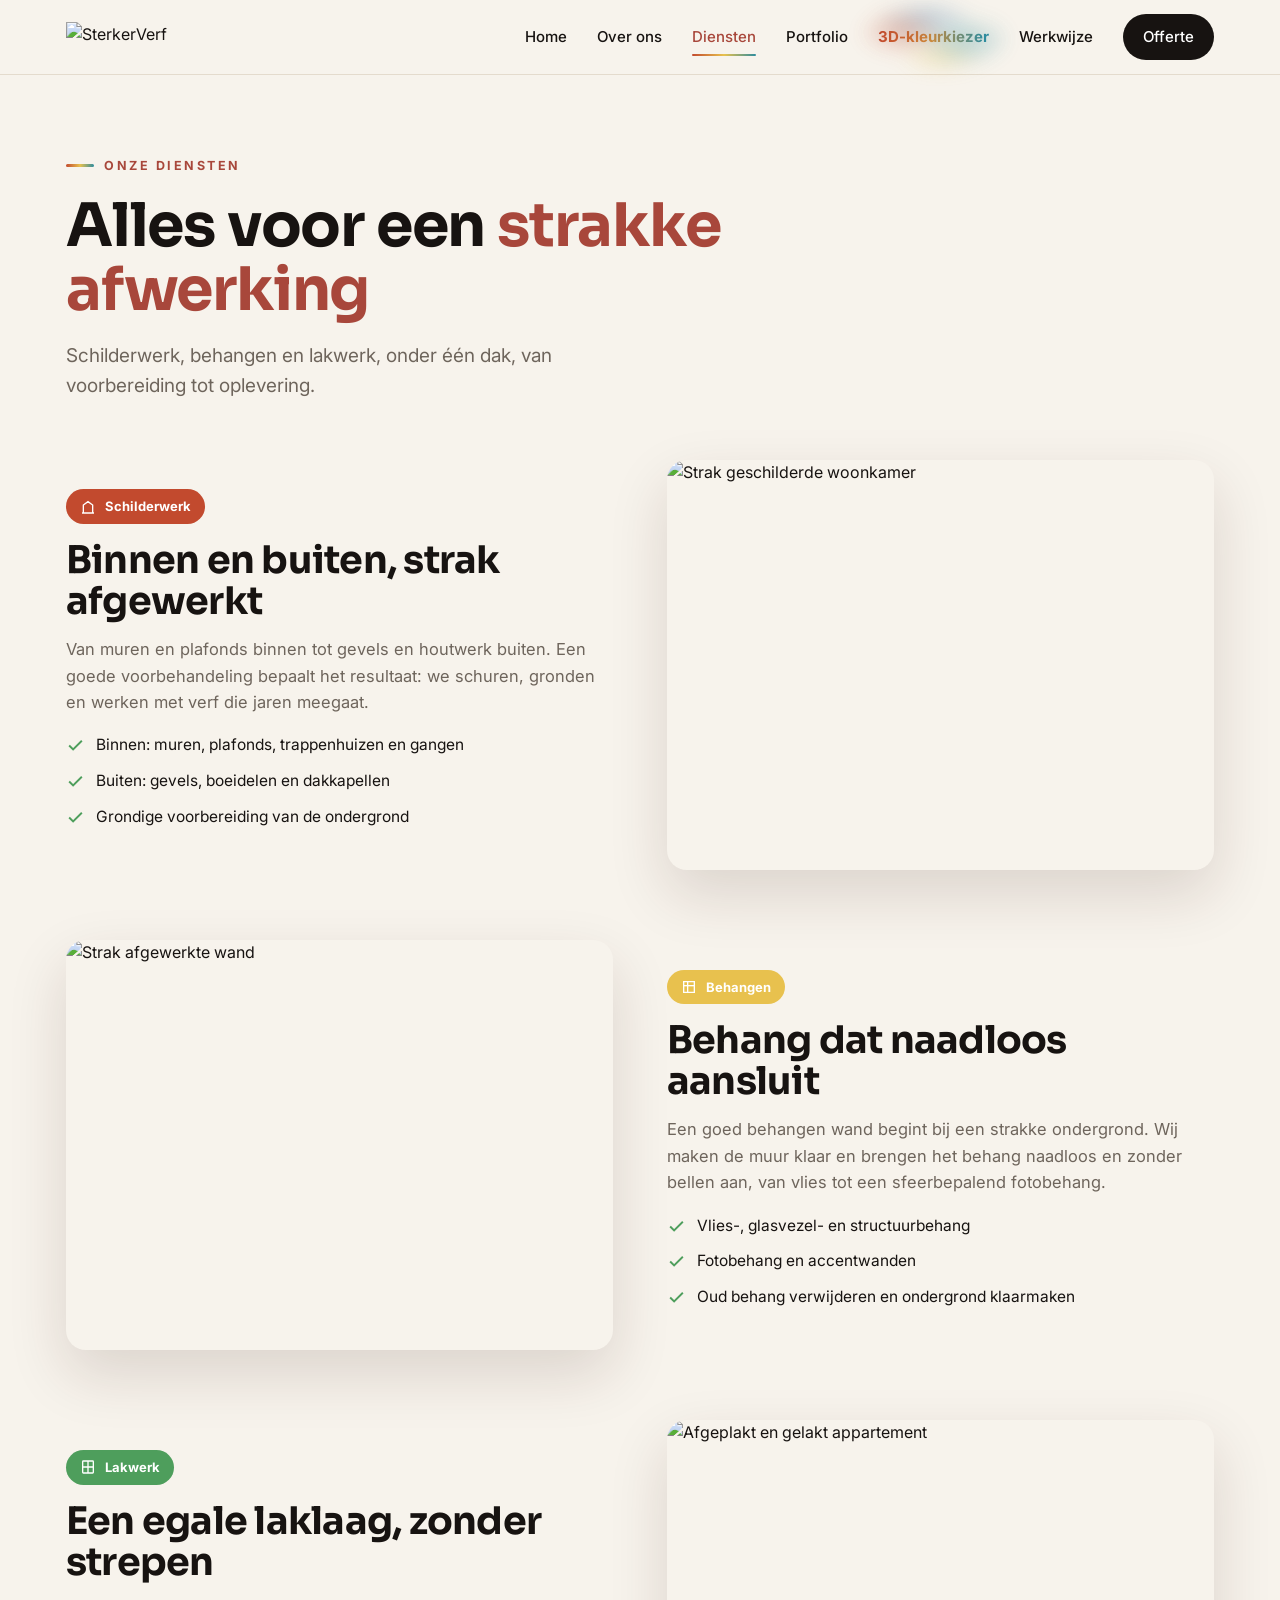
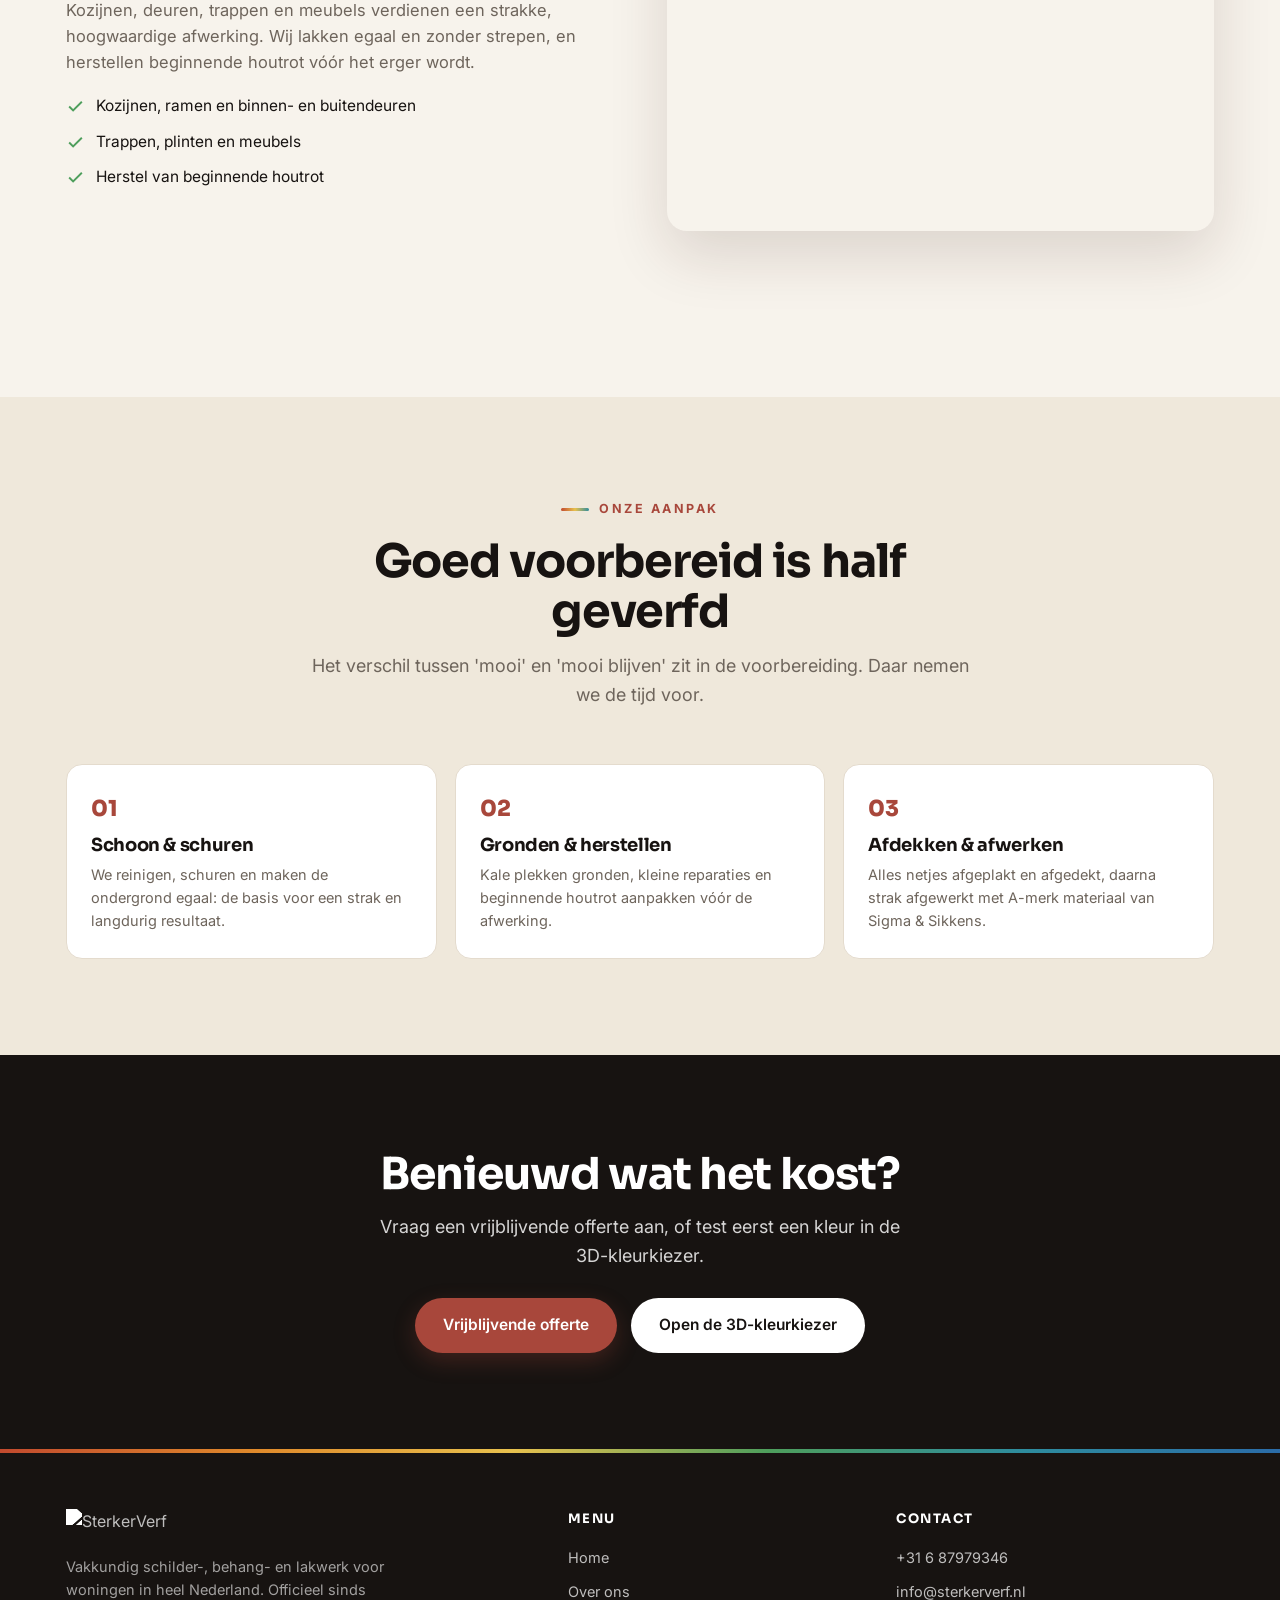
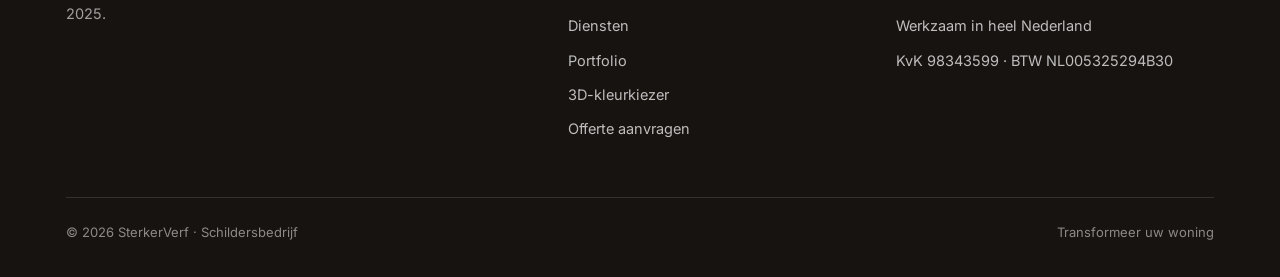
==== diensten.html @ c4be9eae "Add files via upload" ====
<!DOCTYPE html>
<html lang="nl">
<head>
<meta charset="UTF-8">
<meta name="viewport" content="width=device-width, initial-scale=1.0">
<title>Diensten · SterkerVerf</title>
<meta name="description" content="Schilderwerk, behangen en lakwerk. Vakkundig uitgevoerd door SterkerVerf in heel Nederland.">
<link rel="preconnect" href="https://fonts.googleapis.com">
<link rel="preconnect" href="https://fonts.gstatic.com" crossorigin>
<link href="https://fonts.googleapis.com/css2?family=Sora:wght@500;600;700;800&family=Inter:wght@400;500;600&display=swap" rel="stylesheet">
<link rel="stylesheet" href="styles.css">
<style>
  .block{display:grid;grid-template-columns:1fr 1fr;gap:54px;align-items:center;margin-bottom:70px}
  .block.flip .b-media{order:-1}
  .b-media{border-radius:20px;overflow:hidden;aspect-ratio:4/3;box-shadow:var(--shadow)}
  .b-media img{width:100%;height:100%;object-fit:cover}
  .b-tag{display:inline-flex;align-items:center;gap:9px;font-size:13px;font-weight:700;color:#fff;padding:7px 14px;border-radius:30px;margin-bottom:16px}
  .block h2{font-size:clamp(26px,3.2vw,38px);margin-bottom:14px}
  .block p{font-size:16.5px;color:var(--muted);margin-bottom:18px}
  .b-list{list-style:none}
  .b-list li{display:flex;gap:11px;align-items:flex-start;margin-bottom:11px;font-size:15.5px}
  .b-list svg{flex:none;margin-top:3px;color:var(--c-green)}
  @media(max-width:820px){.block{grid-template-columns:1fr;gap:30px;margin-bottom:54px}.block.flip .b-media{order:0}}
  .prep{background:var(--sand)}
  .prep-grid{display:grid;grid-template-columns:repeat(3,1fr);gap:18px}
  .prepc{background:#fff;border:1px solid var(--line);border-radius:16px;padding:26px 24px}
  .prepc .n{font-family:'Sora',sans-serif;font-weight:800;font-size:22px;color:var(--terra);margin-bottom:10px}
  .prepc h3{font-size:18px;margin-bottom:7px}
  .prepc p{font-size:14.5px;color:var(--muted)}
  @media(max-width:760px){.prep-grid{grid-template-columns:1fr}}
</style>
</head>
<body>

<header class="nav">
  <div class="wrap nav-inner">
    <a href="index.html" class="brand" aria-label="SterkerVerf home"><img src="assets/sterkerverf_logo_transparent.png" alt="SterkerVerf"></a>
    <nav class="nav-links" id="navLinks">
      <a href="index.html">Home</a>
      <a href="over-ons.html">Over ons</a>
      <a href="diensten.html">Diensten</a>
      <a href="portfolio.html">Portfolio</a>
      <a href="kleurkiezer.html">3D-kleurkiezer</a>
      <a href="werkwijze.html">Werkwijze</a>
      <a href="offerte.html" class="nav-cta">Offerte</a>
    </nav>
    <button class="nav-toggle" id="navToggle" aria-label="Menu" aria-expanded="false"><span></span><span></span><span></span></button>
  </div>
</header>

<section class="phero">
  <div class="wrap">
    <span class="eyebrow">Onze diensten</span>
    <h1>Alles voor een <span class="em">strakke afwerking</span></h1>
    <p class="lead">Schilderwerk, behangen en lakwerk, onder één dak, van voorbereiding tot oplevering.</p>
  </div>
</section>

<section style="padding-top:40px">
  <div class="wrap">

    <!-- SCHILDERWERK -->
    <div class="block reveal">
      <div>
        <span class="b-tag" style="background:var(--c-red)"><svg width="16" height="16" viewBox="0 0 24 24" fill="none" stroke="currentColor" stroke-width="2"><path d="M3 21h18M5 21V9l7-5 7 5v12"/></svg>Schilderwerk</span>
        <h2>Binnen en buiten, strak afgewerkt</h2>
        <p>Van muren en plafonds binnen tot gevels en houtwerk buiten. Een goede voorbehandeling bepaalt het resultaat: we schuren, gronden en werken met verf die jaren meegaat.</p>
        <ul class="b-list">
          <li><svg width="19" height="19" viewBox="0 0 24 24" fill="none" stroke="currentColor" stroke-width="2.4"><path d="M20 6L9 17l-5-5"/></svg>Binnen: muren, plafonds, trappenhuizen en gangen</li>
          <li><svg width="19" height="19" viewBox="0 0 24 24" fill="none" stroke="currentColor" stroke-width="2.4"><path d="M20 6L9 17l-5-5"/></svg>Buiten: gevels, boeidelen en dakkapellen</li>
          <li><svg width="19" height="19" viewBox="0 0 24 24" fill="none" stroke="currentColor" stroke-width="2.4"><path d="M20 6L9 17l-5-5"/></svg>Grondige voorbereiding van de ondergrond</li>
        </ul>
      </div>
      <div class="b-media"><img src="assets/green_room_painted_walls.jpeg" alt="Strak geschilderde woonkamer"></div>
    </div>

    <!-- BEHANGEN -->
    <div class="block flip reveal">
      <div>
        <span class="b-tag" style="background:var(--c-gold)"><svg width="16" height="16" viewBox="0 0 24 24" fill="none" stroke="currentColor" stroke-width="2"><path d="M4 4h16v16H4z"/><path d="M4 10h16"/><path d="M10 4v16"/></svg>Behangen</span>
        <h2>Behang dat naadloos aansluit</h2>
        <p>Een goed behangen wand begint bij een strakke ondergrond. Wij maken de muur klaar en brengen het behang naadloos en zonder bellen aan, van vlies tot een sfeerbepalend fotobehang.</p>
        <ul class="b-list">
          <li><svg width="19" height="19" viewBox="0 0 24 24" fill="none" stroke="currentColor" stroke-width="2.4"><path d="M20 6L9 17l-5-5"/></svg>Vlies-, glasvezel- en structuurbehang</li>
          <li><svg width="19" height="19" viewBox="0 0 24 24" fill="none" stroke="currentColor" stroke-width="2.4"><path d="M20 6L9 17l-5-5"/></svg>Fotobehang en accentwanden</li>
          <li><svg width="19" height="19" viewBox="0 0 24 24" fill="none" stroke="currentColor" stroke-width="2.4"><path d="M20 6L9 17l-5-5"/></svg>Oud behang verwijderen en ondergrond klaarmaken</li>
        </ul>
      </div>
      <div class="b-media"><img src="assets/walls_painted_a_house_badroom_floor.jpeg" alt="Strak afgewerkte wand"></div>
    </div>

    <!-- LAKWERK -->
    <div class="block reveal">
      <div>
        <span class="b-tag" style="background:var(--c-green)"><svg width="16" height="16" viewBox="0 0 24 24" fill="none" stroke="currentColor" stroke-width="2"><rect x="4" y="3" width="16" height="18" rx="1"/><path d="M4 12h16M12 3v18"/></svg>Lakwerk</span>
        <h2>Een egale laklaag, zonder strepen</h2>
        <p>Kozijnen, deuren, trappen en meubels verdienen een strakke, hoogwaardige afwerking. Wij lakken egaal en zonder strepen, en herstellen beginnende houtrot vóór het erger wordt.</p>
        <ul class="b-list">
          <li><svg width="19" height="19" viewBox="0 0 24 24" fill="none" stroke="currentColor" stroke-width="2.4"><path d="M20 6L9 17l-5-5"/></svg>Kozijnen, ramen en binnen- en buitendeuren</li>
          <li><svg width="19" height="19" viewBox="0 0 24 24" fill="none" stroke="currentColor" stroke-width="2.4"><path d="M20 6L9 17l-5-5"/></svg>Trappen, plinten en meubels</li>
          <li><svg width="19" height="19" viewBox="0 0 24 24" fill="none" stroke="currentColor" stroke-width="2.4"><path d="M20 6L9 17l-5-5"/></svg>Herstel van beginnende houtrot</li>
        </ul>
      </div>
      <div class="b-media"><img src="assets/flat_painted_by_isolatioon_with_material_for_protecting_doors.jpeg" alt="Afgeplakt en gelakt appartement"></div>
    </div>

  </div>
</section>

<section class="prep">
  <div class="wrap">
    <div class="sec-head center reveal"><span class="eyebrow">Onze aanpak</span><h2>Goed voorbereid is half geverfd</h2><p>Het verschil tussen 'mooi' en 'mooi blijven' zit in de voorbereiding. Daar nemen we de tijd voor.</p></div>
    <div class="prep-grid">
      <div class="prepc reveal"><div class="n">01</div><h3>Schoon &amp; schuren</h3><p>We reinigen, schuren en maken de ondergrond egaal: de basis voor een strak en langdurig resultaat.</p></div>
      <div class="prepc reveal"><div class="n">02</div><h3>Gronden &amp; herstellen</h3><p>Kale plekken gronden, kleine reparaties en beginnende houtrot aanpakken vóór de afwerking.</p></div>
      <div class="prepc reveal"><div class="n">03</div><h3>Afdekken &amp; afwerken</h3><p>Alles netjes afgeplakt en afgedekt, daarna strak afgewerkt met A-merk materiaal van Sigma &amp; Sikkens.</p></div>
    </div>
  </div>
</section>

<section class="cta" style="background:var(--ink);color:#fff;text-align:center">
  <div class="wrap reveal">
    <h2 style="font-size:clamp(28px,3.8vw,44px);margin-bottom:14px">Benieuwd wat het kost?</h2>
    <p style="font-size:18px;opacity:.82;max-width:520px;margin:0 auto 28px">Vraag een vrijblijvende offerte aan, of test eerst een kleur in de 3D-kleurkiezer.</p>
    <div style="display:flex;gap:14px;justify-content:center;flex-wrap:wrap">
      <a href="offerte.html" class="btn btn-primary">Vrijblijvende offerte</a>
      <a href="kleurkiezer.html" class="btn btn-light">Open de 3D-kleurkiezer</a>
    </div>
  </div>
</section>

<footer>
  <div class="foot-top"></div>
  <div class="wrap">
    <div class="foot-inner">
      <div class="foot-brand">
        <img src="assets/sterkerverf_logo_transparent.png" alt="SterkerVerf">
        <p>Vakkundig schilder-, behang- en lakwerk voor woningen in heel Nederland. Officieel sinds 2025.</p>
      </div>
      <div class="foot-col">
        <h4>Menu</h4>
        <a href="index.html">Home</a><a href="over-ons.html">Over ons</a><a href="diensten.html">Diensten</a><a href="portfolio.html">Portfolio</a><a href="kleurkiezer.html">3D-kleurkiezer</a><a href="offerte.html">Offerte aanvragen</a>
      </div>
      <div class="foot-col">
        <h4>Contact</h4>
        <a href="tel:+31687979346" class="fv">+31 6 87979346</a>
        <a href="mailto:info@sterkerverf.nl" class="fv">info@sterkerverf.nl</a>
        <span class="fv">Werkzaam in heel Nederland</span>
        <span class="fv">KvK 98343599 · BTW NL005325294B30</span>
      </div>
    </div>
    <div class="foot-bottom">
      <span>© <span data-year></span> SterkerVerf · Schildersbedrijf</span>
      <span>Transformeer uw woning</span>
    </div>
  </div>
</footer>

<script src="main.js"></script>
</body>
</html>
---- styles.css ----
/* ===== STERKERVERF v2 — gedeelde stijl ===== */
:root{
  --terra:#A8473B; --terra-deep:#7C3128; --terra-soft:#C98A7E;
  --ink:#171311; --ink-2:#241D19;
  --cream:#F7F3EC; --sand:#EFE8DB; --sand-2:#E6DDCC;
  --paper:#FFFFFF;
  --muted:#6E655C; --line:#E4DBCD; --line-dark:rgba(255,255,255,.12);
  /* logo-regenboog accenten */
  --c-red:#C24A2E; --c-orange:#E08A2B; --c-gold:#E8C14E;
  --c-green:#4E9E5C; --c-teal:#2E8C9E; --c-blue:#2B6CA8;
  --radius:18px; --shadow:0 24px 60px rgba(60,20,12,.14);
}
*{margin:0;padding:0;box-sizing:border-box}
html{scroll-behavior:smooth}
body{font-family:'Inter',system-ui,sans-serif;background:var(--cream);color:var(--ink);line-height:1.6;-webkit-font-smoothing:antialiased;overflow-x:hidden}
a{color:inherit;text-decoration:none}
img{max-width:100%;display:block}
h1,h2,h3{font-family:'Sora',sans-serif;font-weight:700;letter-spacing:-.02em;line-height:1.08}
.wrap{max-width:1200px;margin:0 auto;padding:0 26px}
section{padding:96px 0}

/* rainbow hairline used as accent */
.rainbow-line{height:4px;border-radius:4px;background:linear-gradient(90deg,var(--c-red),var(--c-orange),var(--c-gold),var(--c-green),var(--c-teal),var(--c-blue));border:none}

/* ---------- NAV ---------- */
header.nav{position:sticky;top:0;z-index:100;background:rgba(247,243,236,.82);backdrop-filter:blur(14px);border-bottom:1px solid var(--line)}
.nav-inner{display:flex;align-items:center;justify-content:space-between;height:74px;gap:20px}
.brand{display:flex;align-items:center;gap:10px}
.brand img{height:30px;width:auto}
.nav-links{display:flex;align-items:center;gap:30px}
.nav-links a{font-size:15px;font-weight:500;color:var(--ink);transition:color .2s;position:relative}
.nav-links a:hover{color:var(--terra)}
.nav-links a.active{color:var(--terra)}
.nav-links a.active::after{content:"";position:absolute;left:0;right:0;bottom:-7px;height:2px;border-radius:2px;background:linear-gradient(90deg,var(--c-red),var(--c-gold),var(--c-teal))}
.nav-cta{background:var(--ink);color:#fff !important;padding:11px 20px;border-radius:30px;font-size:14.5px;font-weight:600;transition:.2s}
.nav-cta:hover{background:var(--terra);transform:translateY(-1px)}
.nav-cta.active::after{display:none}
.nav-toggle{display:none;background:none;border:none;cursor:pointer;padding:6px}
.nav-toggle span{display:block;width:24px;height:2px;background:var(--ink);margin:5px 0;transition:.3s}
@media(max-width:860px){
  .nav-links{position:fixed;top:74px;left:0;right:0;flex-direction:column;gap:0;background:var(--cream);border-bottom:1px solid var(--line);padding:0;max-height:0;overflow:hidden;transition:max-height .35s ease}
  .nav-links.open{max-height:420px}
  .nav-links a{width:100%;padding:17px 26px;border-top:1px solid var(--line)}
  .nav-links a.active::after{display:none}
  .nav-cta{margin:14px 26px;text-align:center}
  .nav-toggle{display:block}
}

/* ---------- 3D-kleurkiezer nav: nevel + shimmer + bubbels (blikvanger) ---------- */
.nav-links a[href="kleurkiezer.html"]{
  font-weight:700;isolation:isolate;
  background:linear-gradient(90deg,var(--c-red),var(--c-orange),var(--c-teal),var(--c-blue),var(--c-green),var(--c-red));
  background-size:240% 100%;
  -webkit-background-clip:text;background-clip:text;
  color:transparent;-webkit-text-fill-color:transparent;
  animation:kkShimmer 7s linear infinite;
}
@keyframes kkShimmer{to{background-position:240% 0}}
.nav-links a[href="kleurkiezer.html"]::before{
  content:"";position:absolute;z-index:-1;pointer-events:none;
  left:50%;top:50%;width:135%;height:280%;transform:translate(-50%,-50%);
  background:
    radial-gradient(42% 52% at 28% 42%, rgba(194,74,46,.55), transparent 72%),
    radial-gradient(46% 56% at 72% 56%, rgba(46,140,158,.55), transparent 72%),
    radial-gradient(40% 50% at 56% 78%, rgba(232,193,78,.50), transparent 72%),
    radial-gradient(46% 56% at 44% 24%, rgba(43,108,168,.48), transparent 72%);
  filter:blur(9px);opacity:.6;border-radius:50%;
  animation:kkNevel 7.5s ease-in-out infinite;
}
@keyframes kkNevel{
  0%,100%{opacity:.5;transform:translate(-50%,-50%) rotate(0deg) scale(1)}
  50%{opacity:.9;transform:translate(-50%,-50%) rotate(10deg) scale(1.1)}
}
.nav-links a[href="kleurkiezer.html"]:hover::before{opacity:.95;animation-duration:3.5s}
@media(max-width:860px){
  .nav-links a[href="kleurkiezer.html"]::before{height:160%;width:60%}
}

/* ---------- BUTTONS ---------- */
.btn{display:inline-flex;align-items:center;gap:10px;font-family:inherit;font-weight:600;font-size:15.5px;padding:15px 28px;border-radius:32px;cursor:pointer;border:none;transition:transform .2s,background .2s,box-shadow .2s}
.btn-primary{background:var(--terra);color:#fff;box-shadow:0 8px 22px rgba(168,71,59,.28)}
.btn-primary:hover{background:var(--terra-deep);transform:translateY(-2px)}
.btn-dark{background:var(--ink);color:#fff}
.btn-dark:hover{background:var(--terra);transform:translateY(-2px)}
.btn-ghost{background:transparent;color:var(--ink);border:1.5px solid var(--ink);padding:13.5px 26px}
.btn-ghost:hover{background:var(--ink);color:#fff}
.btn-light{background:#fff;color:var(--ink)}
.btn-light:hover{transform:translateY(-2px)}

/* ---------- SECTION HEADERS ---------- */
.eyebrow{display:inline-flex;align-items:center;gap:10px;font-size:12.5px;letter-spacing:2.5px;text-transform:uppercase;color:var(--terra);font-weight:700;margin-bottom:18px}
.eyebrow::before{content:"";width:28px;height:3px;border-radius:3px;background:linear-gradient(90deg,var(--c-red),var(--c-gold),var(--c-teal))}
.sec-head{max-width:680px;margin-bottom:54px}
.sec-head.center{margin-left:auto;margin-right:auto;text-align:center}
.sec-head.center .eyebrow{justify-content:center}
.sec-head h2{font-size:clamp(30px,4vw,46px);color:var(--ink);margin-bottom:16px}
.sec-head p{font-size:18px;color:var(--muted)}

/* page hero (inner) */
.phero{padding:74px 0 18px}
.phero h1{font-size:clamp(36px,5.4vw,60px);margin-bottom:18px;max-width:880px}
.phero .lead{font-size:19px;color:var(--muted);max-width:600px}
.phero .em{color:var(--terra)}

/* ---------- CARDS / MEDIA ---------- */
.photo{border-radius:var(--radius);overflow:hidden;background:var(--sand);position:relative}
.photo img{width:100%;height:100%;object-fit:cover}
.tag{position:absolute;top:14px;left:14px;background:rgba(23,19,17,.78);color:#fff;font-size:12px;font-weight:600;letter-spacing:.4px;padding:6px 12px;border-radius:20px;backdrop-filter:blur(4px)}

/* ---------- FOOTER ---------- */
footer{background:var(--ink);color:rgba(255,255,255,.72);padding:0 0 34px}
.foot-top{height:4px;background:linear-gradient(90deg,var(--c-red),var(--c-orange),var(--c-gold),var(--c-green),var(--c-teal),var(--c-blue))}
.foot-inner{display:grid;grid-template-columns:1.6fr 1fr 1.1fr;gap:40px;padding-top:56px}
.foot-brand img{height:30px;margin-bottom:16px;filter:brightness(0) invert(1)}
.foot-brand p{font-size:14.5px;color:rgba(255,255,255,.6);max-width:320px}
.foot-col h4{font-family:'Sora',sans-serif;color:#fff;font-size:13px;letter-spacing:1.5px;text-transform:uppercase;margin-bottom:16px}
.foot-col a,.foot-col .fv{display:block;font-size:14.5px;color:rgba(255,255,255,.72);margin-bottom:11px;transition:color .2s}
.foot-col a:hover{color:#fff}
.foot-bottom{border-top:1px solid var(--line-dark);margin-top:46px;padding-top:24px;display:flex;justify-content:space-between;flex-wrap:wrap;gap:10px;font-size:13px;color:rgba(255,255,255,.5)}
@media(max-width:760px){.foot-inner{grid-template-columns:1fr;gap:30px}}

/* ---------- REVEAL ---------- */
.reveal{opacity:0;transform:translateY(24px);transition:opacity .7s ease,transform .7s ease}
.reveal.in{opacity:1;transform:none}
:focus-visible{outline:3px solid var(--c-teal);outline-offset:2px;border-radius:4px}
@media(prefers-reduced-motion:reduce){*{animation:none!important;transition:none!important;scroll-behavior:auto!important}.reveal{opacity:1;transform:none}}
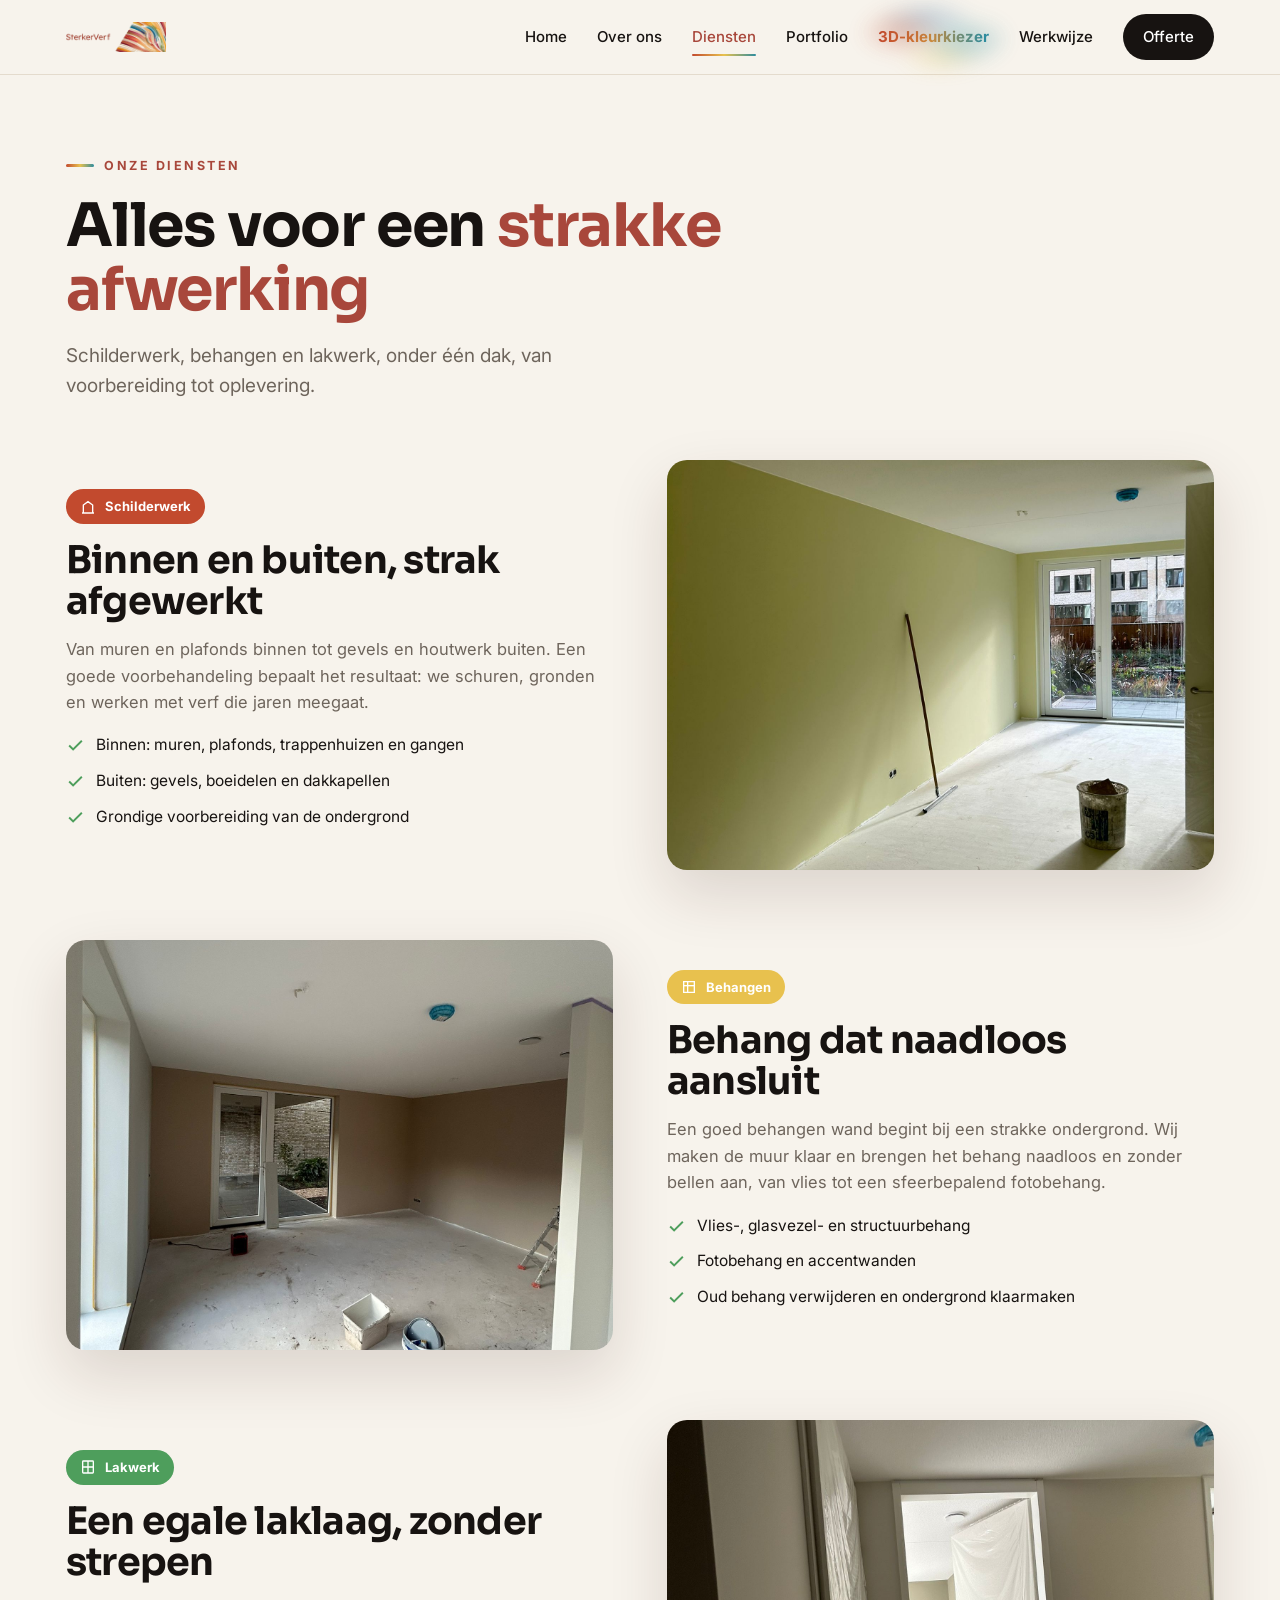
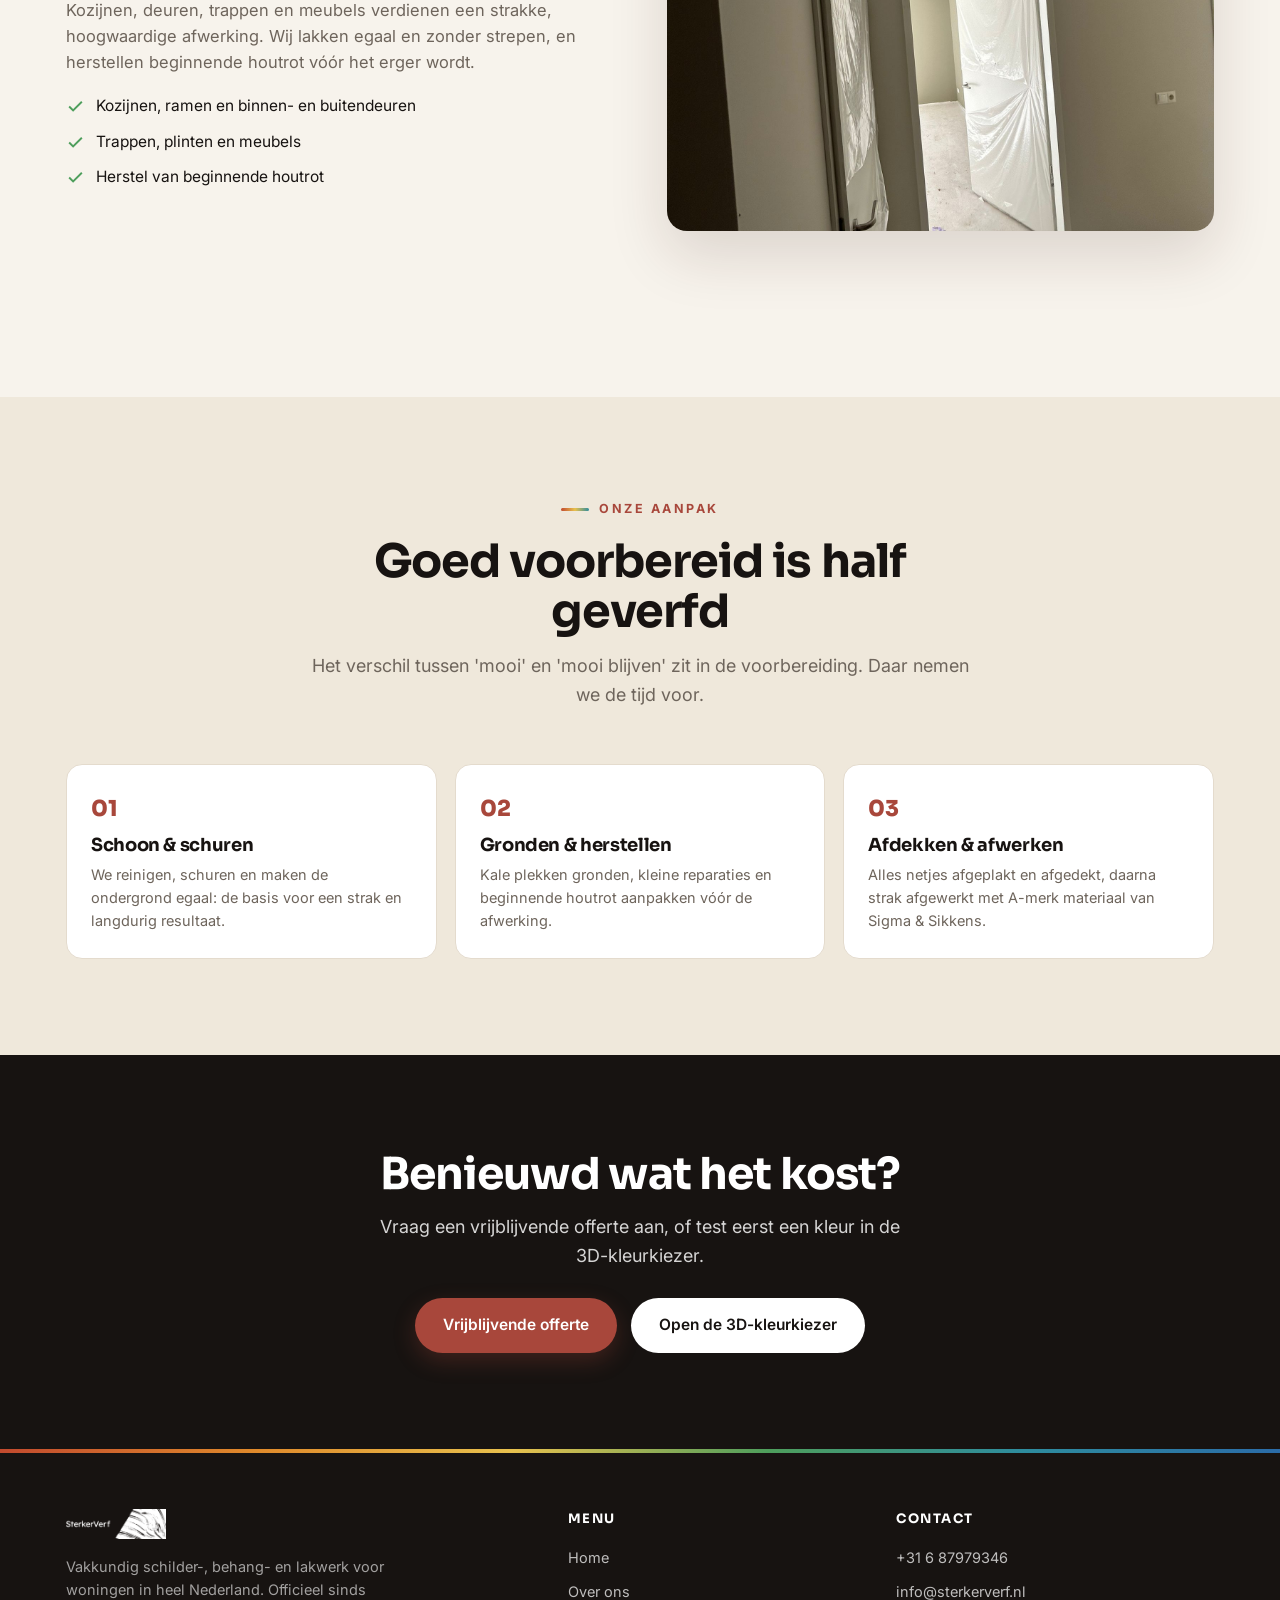
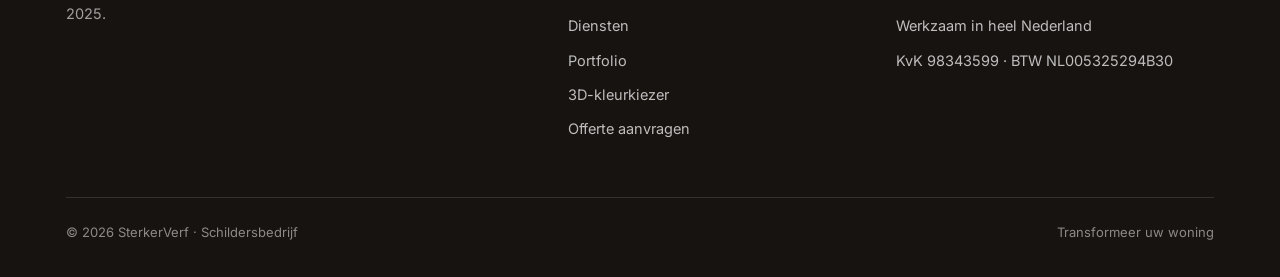
==== commit 04a4ed40: "Add files via upload" ====
--- a/diensten.html
+++ b/diensten.html
@@ -34,7 +34,7 @@
 
 <header class="nav">
   <div class="wrap nav-inner">
-    <a href="index.html" class="brand" aria-label="SterkerVerf home"><img src="assets/sterkerverf_logo_transparent.png" alt="SterkerVerf"></a>
+    <a href="index.html" class="brand" aria-label="SterkerVerf home"><img src="sterkerverf_logo_transparent.png" alt="SterkerVerf"></a>
     <nav class="nav-links" id="navLinks">
       <a href="index.html">Home</a>
       <a href="over-ons.html">Over ons</a>
@@ -71,7 +71,7 @@
           <li><svg width="19" height="19" viewBox="0 0 24 24" fill="none" stroke="currentColor" stroke-width="2.4"><path d="M20 6L9 17l-5-5"/></svg>Grondige voorbereiding van de ondergrond</li>
         </ul>
       </div>
-      <div class="b-media"><img src="assets/green_room_painted_walls.jpeg" alt="Strak geschilderde woonkamer"></div>
+      <div class="b-media"><img src="green_room_painted_walls.jpeg" alt="Strak geschilderde woonkamer"></div>
     </div>
 
     <!-- BEHANGEN -->
@@ -86,7 +86,7 @@
           <li><svg width="19" height="19" viewBox="0 0 24 24" fill="none" stroke="currentColor" stroke-width="2.4"><path d="M20 6L9 17l-5-5"/></svg>Oud behang verwijderen en ondergrond klaarmaken</li>
         </ul>
       </div>
-      <div class="b-media"><img src="assets/walls_painted_a_house_badroom_floor.jpeg" alt="Strak afgewerkte wand"></div>
+      <div class="b-media"><img src="walls_painted_a_house_badroom_floor.jpeg" alt="Strak afgewerkte wand"></div>
     </div>
 
     <!-- LAKWERK -->
@@ -101,7 +101,7 @@
           <li><svg width="19" height="19" viewBox="0 0 24 24" fill="none" stroke="currentColor" stroke-width="2.4"><path d="M20 6L9 17l-5-5"/></svg>Herstel van beginnende houtrot</li>
         </ul>
       </div>
-      <div class="b-media"><img src="assets/flat_painted_by_isolatioon_with_material_for_protecting_doors.jpeg" alt="Afgeplakt en gelakt appartement"></div>
+      <div class="b-media"><img src="flat_painted_by_isolatioon_with_material_for_protecting_doors.jpeg" alt="Afgeplakt en gelakt appartement"></div>
     </div>
 
   </div>
@@ -134,7 +134,7 @@
   <div class="wrap">
     <div class="foot-inner">
       <div class="foot-brand">
-        <img src="assets/sterkerverf_logo_transparent.png" alt="SterkerVerf">
+        <img src="sterkerverf_logo_transparent.png" alt="SterkerVerf">
         <p>Vakkundig schilder-, behang- en lakwerk voor woningen in heel Nederland. Officieel sinds 2025.</p>
       </div>
       <div class="foot-col">
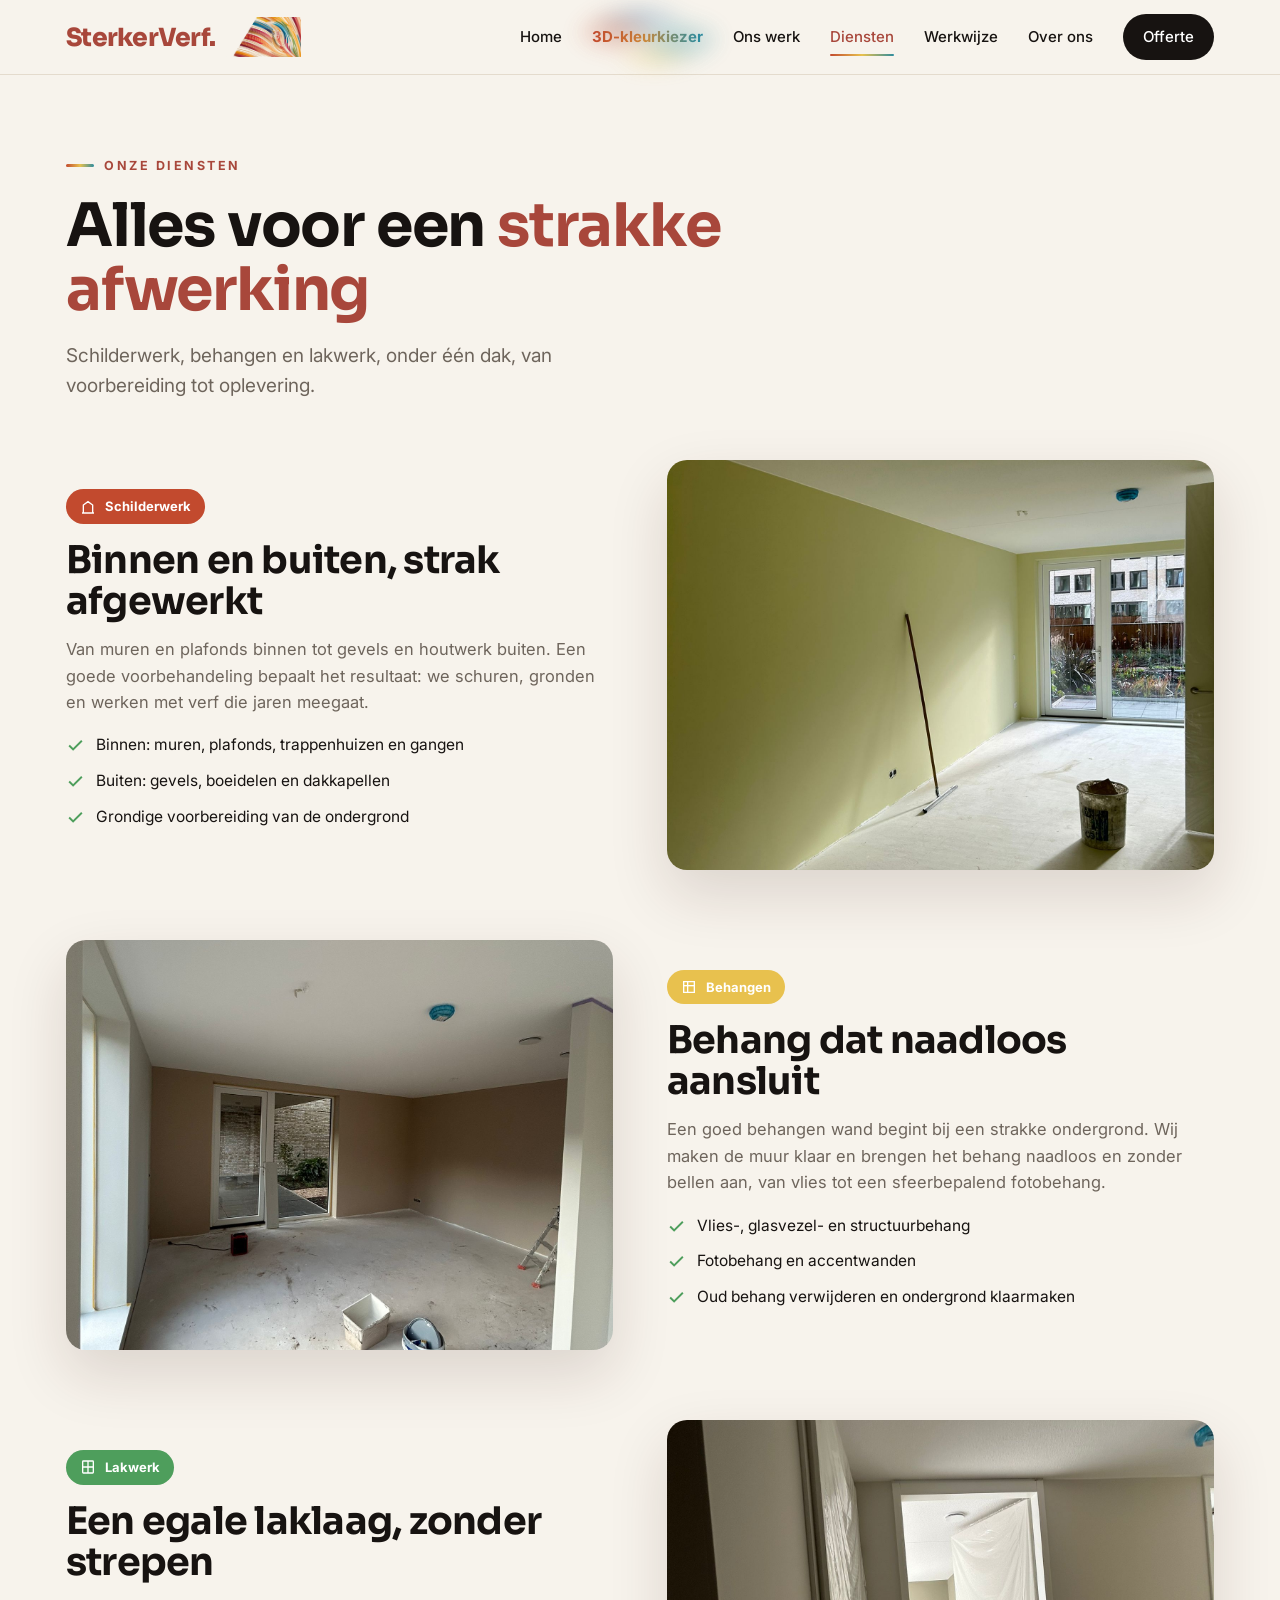
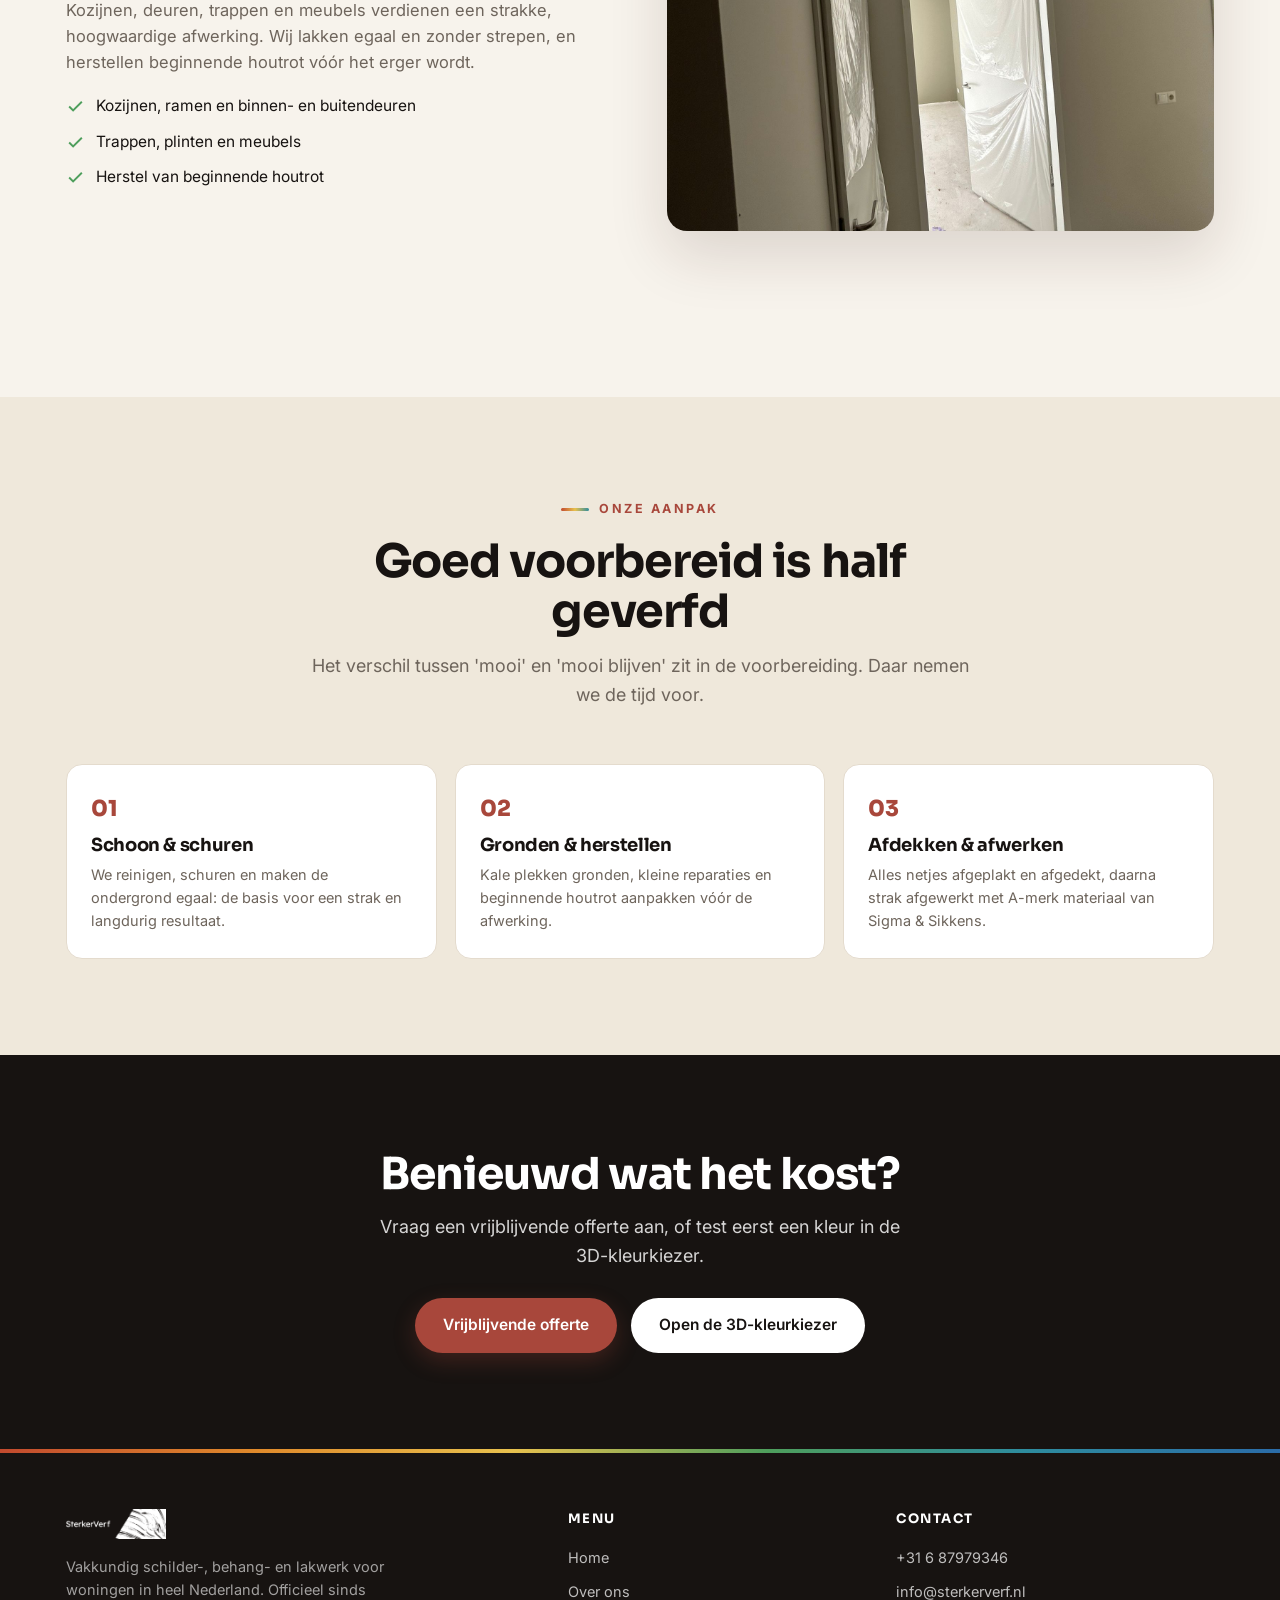
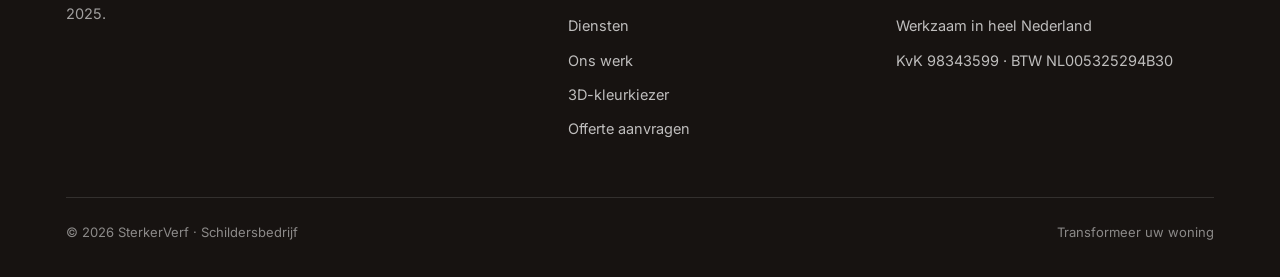
==== commit 557635cf: "Add files via upload" ====
--- a/diensten.html
+++ b/diensten.html
@@ -34,14 +34,14 @@
 
 <header class="nav">
   <div class="wrap nav-inner">
-    <a href="index.html" class="brand" aria-label="SterkerVerf home"><img src="sterkerverf_logo_transparent.png" alt="SterkerVerf"></a>
+    <a href="index.html" class="brand" aria-label="SterkerVerf home"><span class="wordmark">SterkerVerf.</span><img class="brand-swirl" src="logo_swirl.png" alt=""></a>
     <nav class="nav-links" id="navLinks">
       <a href="index.html">Home</a>
+      <a href="kleurkiezer.html">3D-kleurkiezer</a>
+      <a href="portfolio.html">Ons werk</a>
+      <a href="diensten.html">Diensten</a>
+      <a href="werkwijze.html">Werkwijze</a>
       <a href="over-ons.html">Over ons</a>
-      <a href="diensten.html">Diensten</a>
-      <a href="portfolio.html">Portfolio</a>
-      <a href="kleurkiezer.html">3D-kleurkiezer</a>
-      <a href="werkwijze.html">Werkwijze</a>
       <a href="offerte.html" class="nav-cta">Offerte</a>
     </nav>
     <button class="nav-toggle" id="navToggle" aria-label="Menu" aria-expanded="false"><span></span><span></span><span></span></button>
@@ -139,7 +139,7 @@
       </div>
       <div class="foot-col">
         <h4>Menu</h4>
-        <a href="index.html">Home</a><a href="over-ons.html">Over ons</a><a href="diensten.html">Diensten</a><a href="portfolio.html">Portfolio</a><a href="kleurkiezer.html">3D-kleurkiezer</a><a href="offerte.html">Offerte aanvragen</a>
+        <a href="index.html">Home</a><a href="over-ons.html">Over ons</a><a href="diensten.html">Diensten</a><a href="portfolio.html">Ons werk</a><a href="kleurkiezer.html">3D-kleurkiezer</a><a href="offerte.html">Offerte aanvragen</a>
       </div>
       <div class="foot-col">
         <h4>Contact</h4>
--- a/styles.css
+++ b/styles.css
@@ -25,8 +25,9 @@
 /* ---------- NAV ---------- */
 header.nav{position:sticky;top:0;z-index:100;background:rgba(247,243,236,.82);backdrop-filter:blur(14px);border-bottom:1px solid var(--line)}
 .nav-inner{display:flex;align-items:center;justify-content:space-between;height:74px;gap:20px}
-.brand{display:flex;align-items:center;gap:10px}
-.brand img{height:30px;width:auto}
+.brand{display:flex;align-items:center;gap:11px}
+.brand .wordmark{font-family:'Sora',sans-serif;font-weight:800;font-size:25px;letter-spacing:-.03em;color:var(--terra);line-height:1;white-space:nowrap}
+.brand .brand-swirl{height:40px;width:auto;display:block}
 .nav-links{display:flex;align-items:center;gap:30px}
 .nav-links a{font-size:15px;font-weight:500;color:var(--ink);transition:color .2s;position:relative}
 .nav-links a:hover{color:var(--terra)}
@@ -73,8 +74,16 @@
 }
 .nav-links a[href="kleurkiezer.html"]:hover::before{opacity:.95;animation-duration:3.5s}
 @media(max-width:860px){
-  .nav-links a[href="kleurkiezer.html"]::before{height:160%;width:60%}
+  .nav-links a[href="kleurkiezer.html"]{overflow:hidden}
+  .nav-links a[href="kleurkiezer.html"]::before{
+    left:0;top:0;width:100%;height:100%;transform:none;border-radius:0;
+    background:linear-gradient(90deg,
+      rgba(194,74,46,.20),rgba(224,138,43,.18),rgba(232,193,78,.16),
+      rgba(78,158,92,.16),rgba(46,140,158,.18),rgba(43,108,168,.20));
+    filter:blur(9px);opacity:.5;animation:kkNevelMob 8s ease-in-out infinite;
+  }
 }
+@keyframes kkNevelMob{0%,100%{opacity:.36}50%{opacity:.55}}
 
 /* ---------- BUTTONS ---------- */
 .btn{display:inline-flex;align-items:center;gap:10px;font-family:inherit;font-weight:600;font-size:15.5px;padding:15px 28px;border-radius:32px;cursor:pointer;border:none;transition:transform .2s,background .2s,box-shadow .2s}
@@ -119,6 +128,13 @@
 .foot-bottom{border-top:1px solid var(--line-dark);margin-top:46px;padding-top:24px;display:flex;justify-content:space-between;flex-wrap:wrap;gap:10px;font-size:13px;color:rgba(255,255,255,.5)}
 @media(max-width:760px){.foot-inner{grid-template-columns:1fr;gap:30px}}
 
+/* ---------- MOBIEL: minder witruimte tussen secties ---------- */
+@media(max-width:860px){
+  section{padding:56px 0}
+  .sec-head{margin-bottom:30px}
+  .phero{padding:46px 0 8px}
+}
+
 /* ---------- REVEAL ---------- */
 .reveal{opacity:0;transform:translateY(24px);transition:opacity .7s ease,transform .7s ease}
 .reveal.in{opacity:1;transform:none}
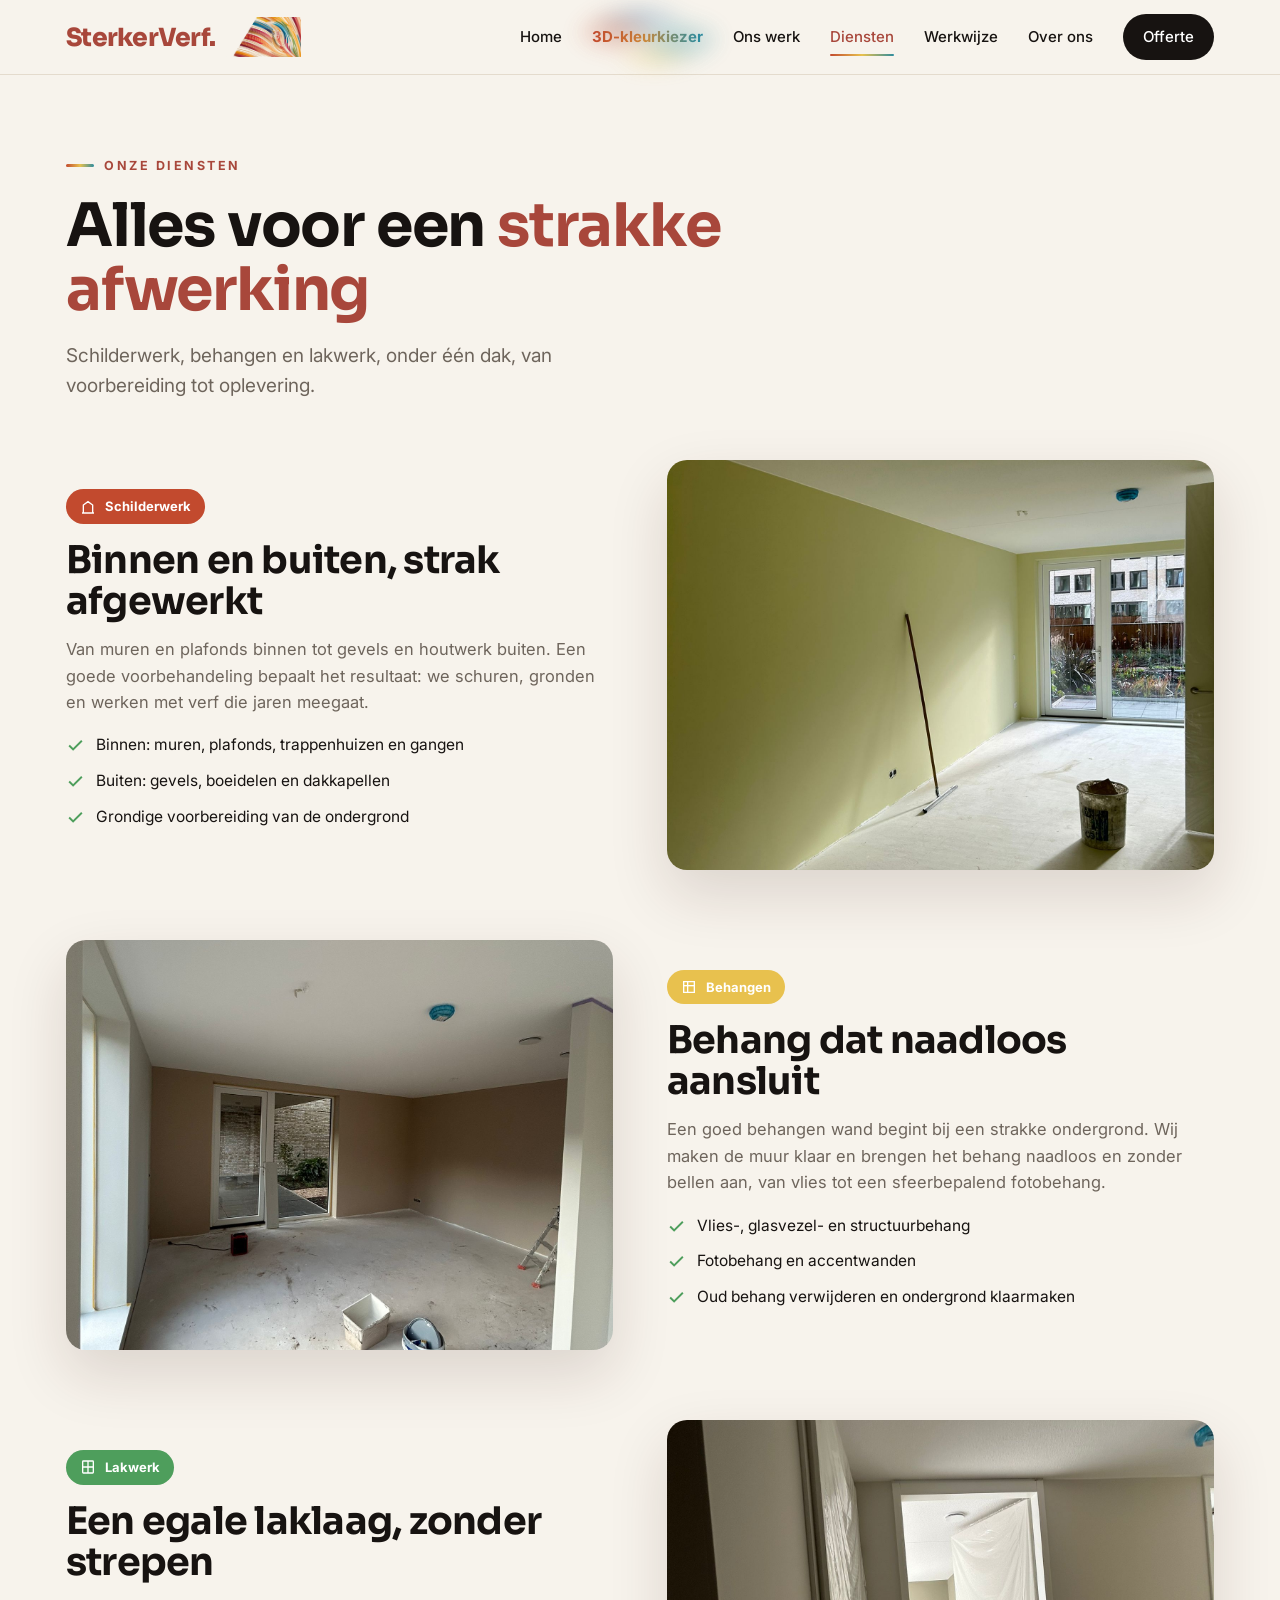
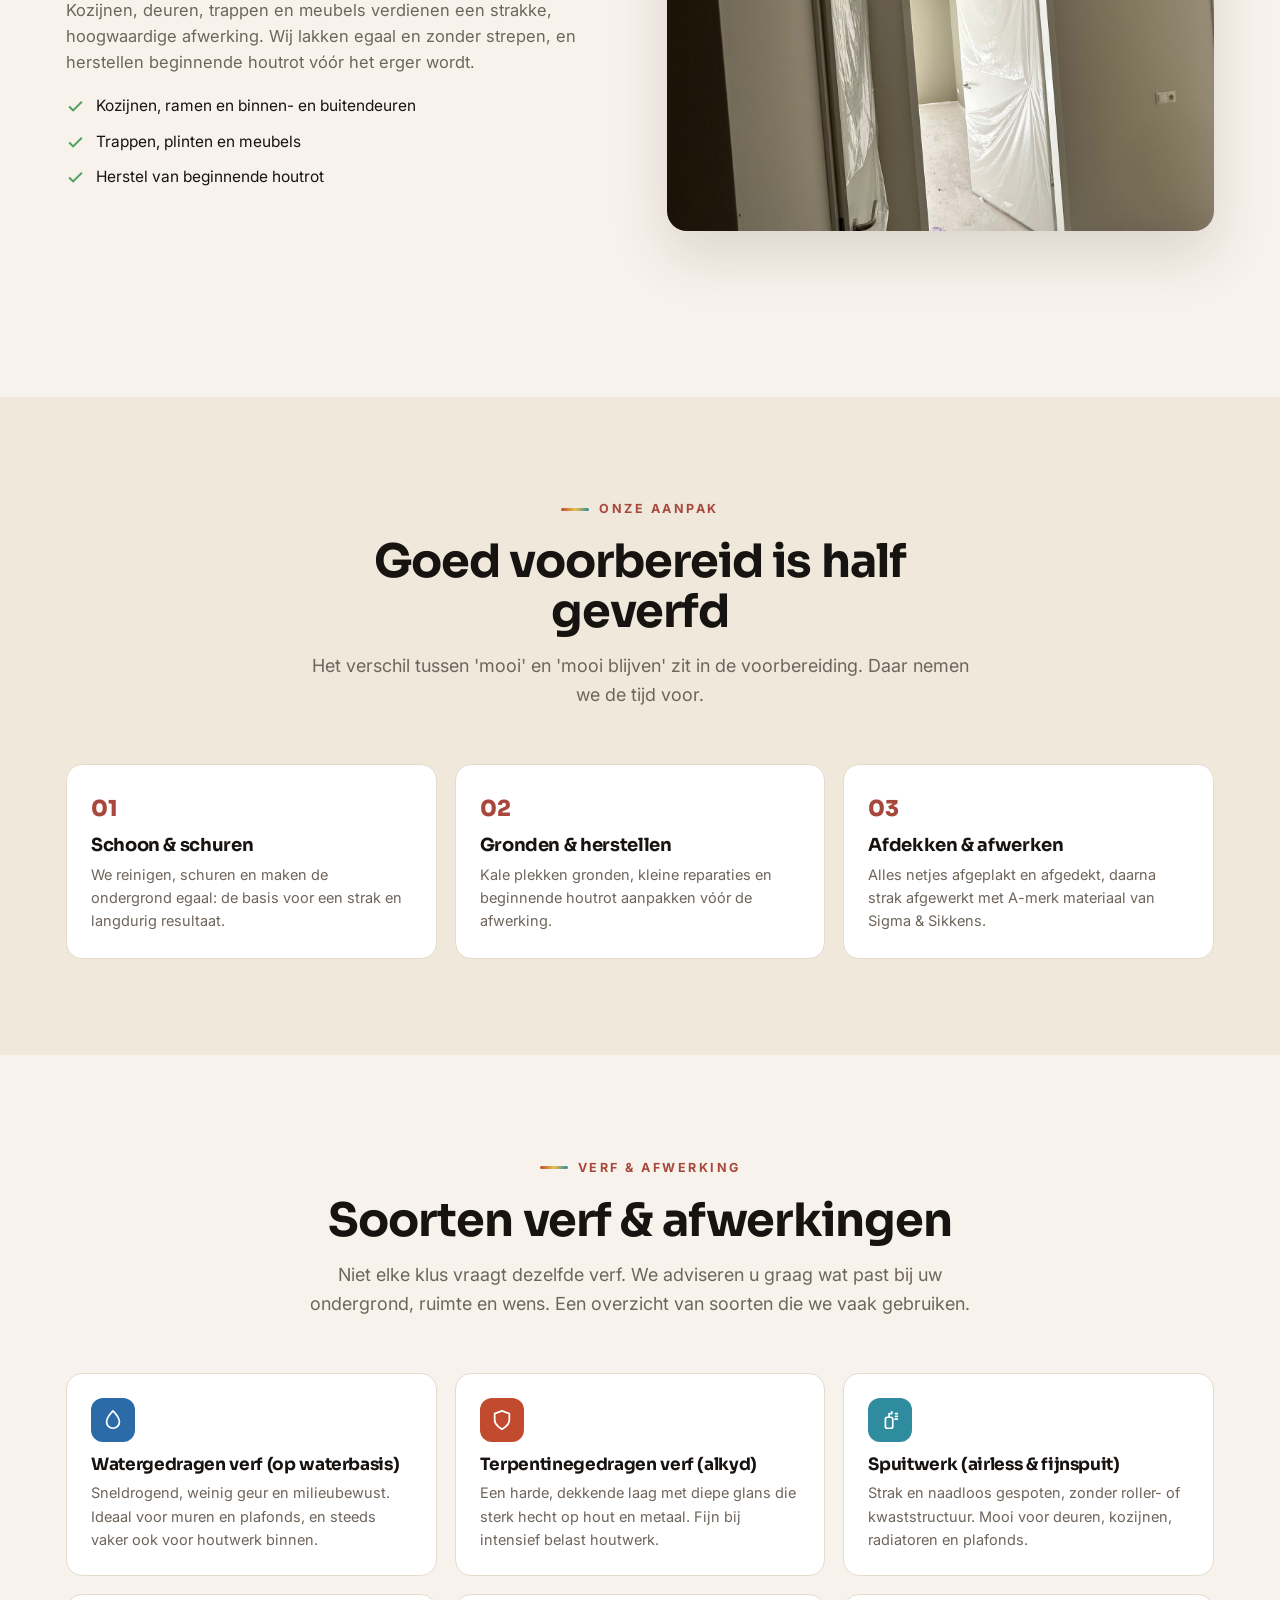
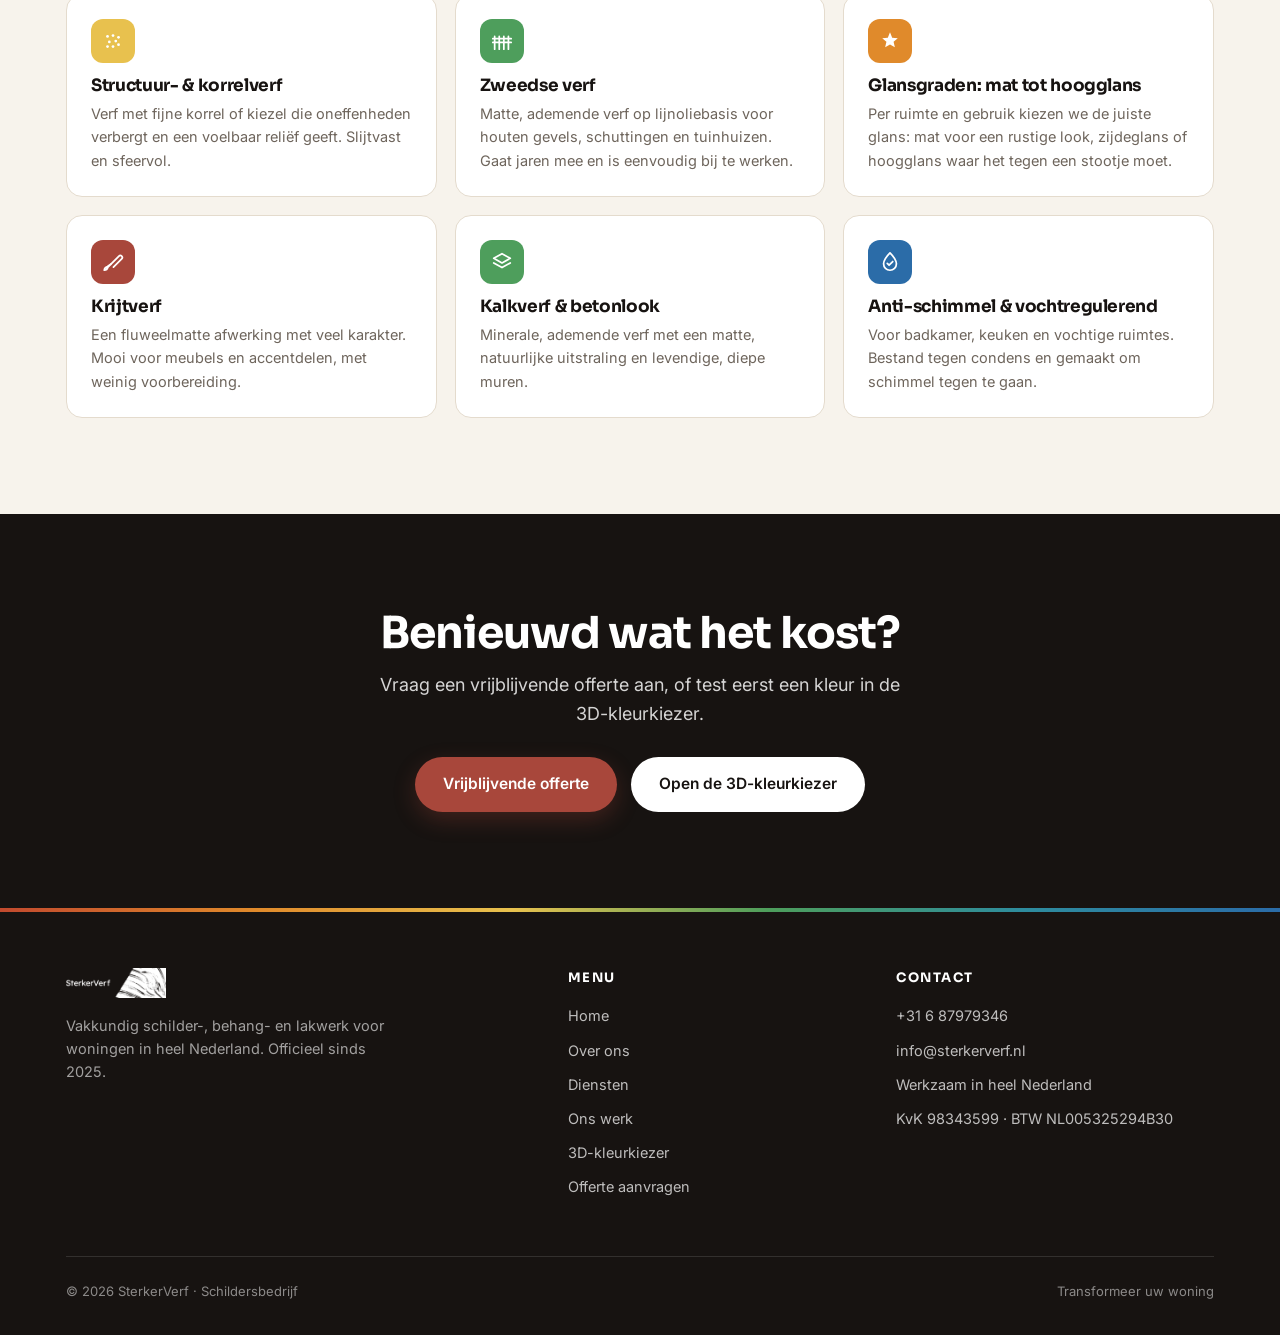
==== commit 9611f59b: "Add files via upload" ====
--- a/diensten.html
+++ b/diensten.html
@@ -28,6 +28,14 @@
   .prepc h3{font-size:18px;margin-bottom:7px}
   .prepc p{font-size:14.5px;color:var(--muted)}
   @media(max-width:760px){.prep-grid{grid-template-columns:1fr}}
+  .paint-grid{display:grid;grid-template-columns:repeat(3,1fr);gap:18px}
+  @media(max-width:820px){.paint-grid{grid-template-columns:1fr 1fr}}
+  @media(max-width:560px){.paint-grid{grid-template-columns:1fr}}
+  .paintc{background:#fff;border:1px solid var(--line);border-radius:16px;padding:24px;transition:transform .25s,box-shadow .25s}
+  .paintc:hover{transform:translateY(-5px);box-shadow:var(--shadow)}
+  .paintc .pi{width:44px;height:44px;border-radius:12px;display:flex;align-items:center;justify-content:center;color:#fff;margin-bottom:14px}
+  .paintc h3{font-size:17px;margin-bottom:7px}
+  .paintc p{font-size:14.5px;color:var(--muted)}
 </style>
 </head>
 <body>
@@ -118,6 +126,69 @@
   </div>
 </section>
 
+<section>
+  <div class="wrap">
+    <div class="sec-head center reveal"><span class="eyebrow">Verf &amp; afwerking</span><h2>Soorten verf &amp; afwerkingen</h2><p>Niet elke klus vraagt dezelfde verf. We adviseren u graag wat past bij uw ondergrond, ruimte en wens. Een overzicht van soorten die we vaak gebruiken.</p></div>
+    <div class="paint-grid">
+
+      <div class="paintc reveal">
+        <div class="pi" style="background:var(--c-blue)"><svg width="22" height="22" viewBox="0 0 24 24" fill="none" stroke="currentColor" stroke-width="1.9" stroke-linejoin="round"><path d="M12 2s7 7 7 12a7 7 0 0 1-14 0c0-5 7-12 7-12z"/></svg></div>
+        <h3>Watergedragen verf (op waterbasis)</h3>
+        <p>Sneldrogend, weinig geur en milieubewust. Ideaal voor muren en plafonds, en steeds vaker ook voor houtwerk binnen.</p>
+      </div>
+
+      <div class="paintc reveal">
+        <div class="pi" style="background:var(--c-red)"><svg width="22" height="22" viewBox="0 0 24 24" fill="none" stroke="currentColor" stroke-width="1.9" stroke-linejoin="round"><path d="M12 22s8-4 8-10V5l-8-3-8 3v7c0 6 8 10 8 10z"/></svg></div>
+        <h3>Terpentinegedragen verf (alkyd)</h3>
+        <p>Een harde, dekkende laag met diepe glans die sterk hecht op hout en metaal. Fijn bij intensief belast houtwerk.</p>
+      </div>
+
+      <div class="paintc reveal">
+        <div class="pi" style="background:var(--c-teal)"><svg width="22" height="22" viewBox="0 0 24 24" fill="none" stroke="currentColor" stroke-width="1.9" stroke-linecap="round" stroke-linejoin="round"><rect x="7" y="9" width="8" height="12" rx="2"/><path d="M11 9V5h3V3M18 5h2M18 8h2M17.5 11h2.5"/></svg></div>
+        <h3>Spuitwerk (airless &amp; fijnspuit)</h3>
+        <p>Strak en naadloos gespoten, zonder roller- of kwaststructuur. Mooi voor deuren, kozijnen, radiatoren en plafonds.</p>
+      </div>
+
+      <div class="paintc reveal">
+        <div class="pi" style="background:var(--c-gold)"><svg width="22" height="22" viewBox="0 0 24 24" fill="currentColor" stroke="none"><circle cx="6" cy="7" r="1.5"/><circle cx="12" cy="6" r="1.5"/><circle cx="18" cy="8" r="1.5"/><circle cx="8" cy="13" r="1.5"/><circle cx="15" cy="12" r="1.5"/><circle cx="6" cy="18" r="1.5"/><circle cx="12" cy="18" r="1.5"/><circle cx="18" cy="16" r="1.5"/></svg></div>
+        <h3>Structuur- &amp; korrelverf</h3>
+        <p>Verf met fijne korrel of kiezel die oneffenheden verbergt en een voelbaar reli&euml;f geeft. Slijtvast en sfeervol.</p>
+      </div>
+
+      <div class="paintc reveal">
+        <div class="pi" style="background:var(--c-green)"><svg width="22" height="22" viewBox="0 0 24 24" fill="none" stroke="currentColor" stroke-width="1.9" stroke-linecap="round"><path d="M4 21V7M9 21V7M14 21V7M19 21V7M2 9.5h20M2 13.5h20"/></svg></div>
+        <h3>Zweedse verf</h3>
+        <p>Matte, ademende verf op lijnoliebasis voor houten gevels, schuttingen en tuinhuizen. Gaat jaren mee en is eenvoudig bij te werken.</p>
+      </div>
+
+      <div class="paintc reveal">
+        <div class="pi" style="background:var(--c-orange)"><svg width="22" height="22" viewBox="0 0 24 24" fill="currentColor" stroke="none"><path d="M12 2.5l2.4 5.9 6.1 .5-4.6 4 1.4 6L12 15.7 6.7 18.9l1.4-6-4.6-4 6.1-.5z"/></svg></div>
+        <h3>Glansgraden: mat tot hoogglans</h3>
+        <p>Per ruimte en gebruik kiezen we de juiste glans: mat voor een rustige look, zijdeglans of hoogglans waar het tegen een stootje moet.</p>
+      </div>
+
+      <div class="paintc reveal">
+        <div class="pi" style="background:var(--terra)"><svg width="22" height="22" viewBox="0 0 24 24" fill="none" stroke="currentColor" stroke-width="1.9" stroke-linecap="round" stroke-linejoin="round"><path d="M9.5 14.5 18.5 5.5a2.1 2.1 0 0 1 3 3l-9 9"/><path d="M9.5 14.5 6.5 17.5S5.5 21 2.5 21c0-3 3.5-4 3.5-4z"/></svg></div>
+        <h3>Krijtverf</h3>
+        <p>Een fluweelmatte afwerking met veel karakter. Mooi voor meubels en accentdelen, met weinig voorbereiding.</p>
+      </div>
+
+      <div class="paintc reveal">
+        <div class="pi" style="background:var(--c-green)"><svg width="22" height="22" viewBox="0 0 24 24" fill="none" stroke="currentColor" stroke-width="1.9" stroke-linecap="round" stroke-linejoin="round"><path d="M12 3 3 8l9 5 9-5z"/><path d="M3 13l9 5 9-5"/></svg></div>
+        <h3>Kalkverf &amp; betonlook</h3>
+        <p>Minerale, ademende verf met een matte, natuurlijke uitstraling en levendige, diepe muren.</p>
+      </div>
+
+      <div class="paintc reveal">
+        <div class="pi" style="background:var(--c-blue)"><svg width="22" height="22" viewBox="0 0 24 24" fill="none" stroke="currentColor" stroke-width="1.9" stroke-linecap="round" stroke-linejoin="round"><path d="M12 2s7 7 7 12a7 7 0 0 1-14 0c0-5 7-12 7-12z"/><path d="M9 13.5l2 2 4-4"/></svg></div>
+        <h3>Anti-schimmel &amp; vochtregulerend</h3>
+        <p>Voor badkamer, keuken en vochtige ruimtes. Bestand tegen condens en gemaakt om schimmel tegen te gaan.</p>
+      </div>
+
+    </div>
+  </div>
+</section>
+
 <section class="cta" style="background:var(--ink);color:#fff;text-align:center">
   <div class="wrap reveal">
     <h2 style="font-size:clamp(28px,3.8vw,44px);margin-bottom:14px">Benieuwd wat het kost?</h2>
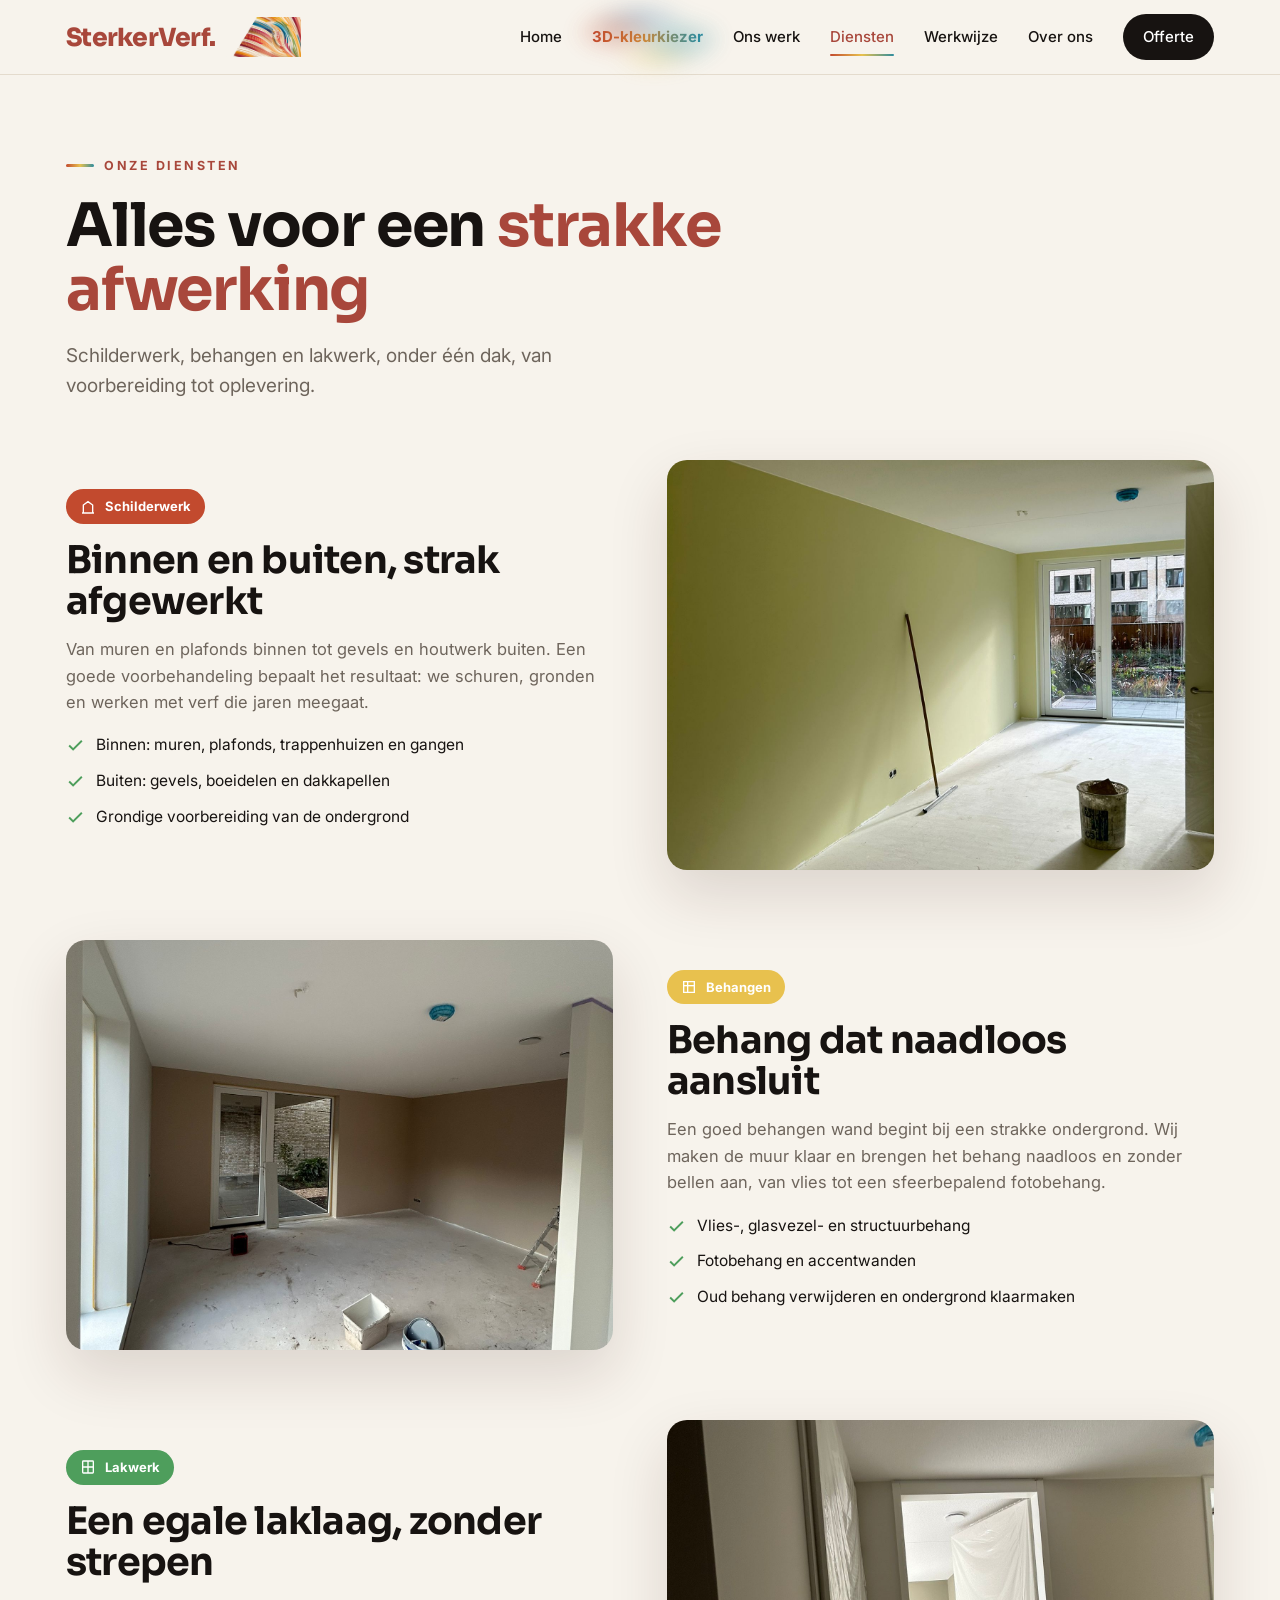
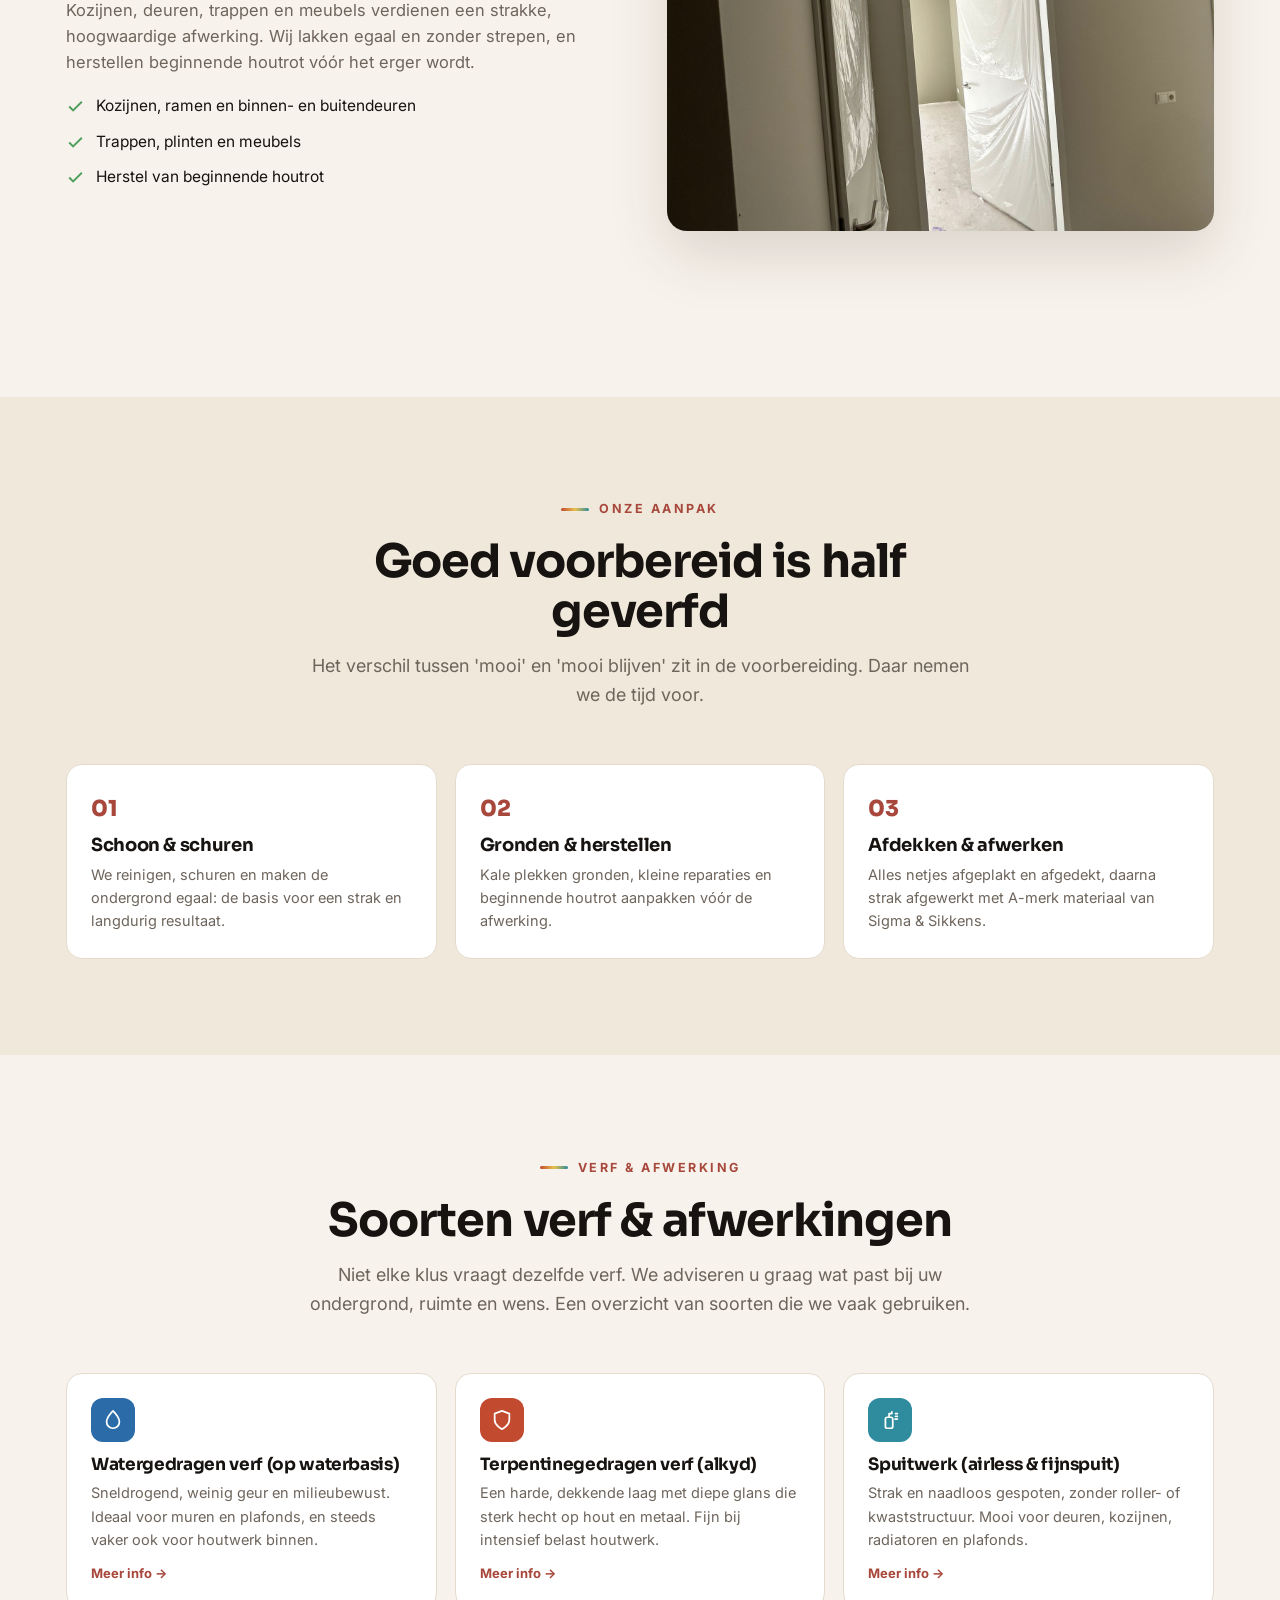
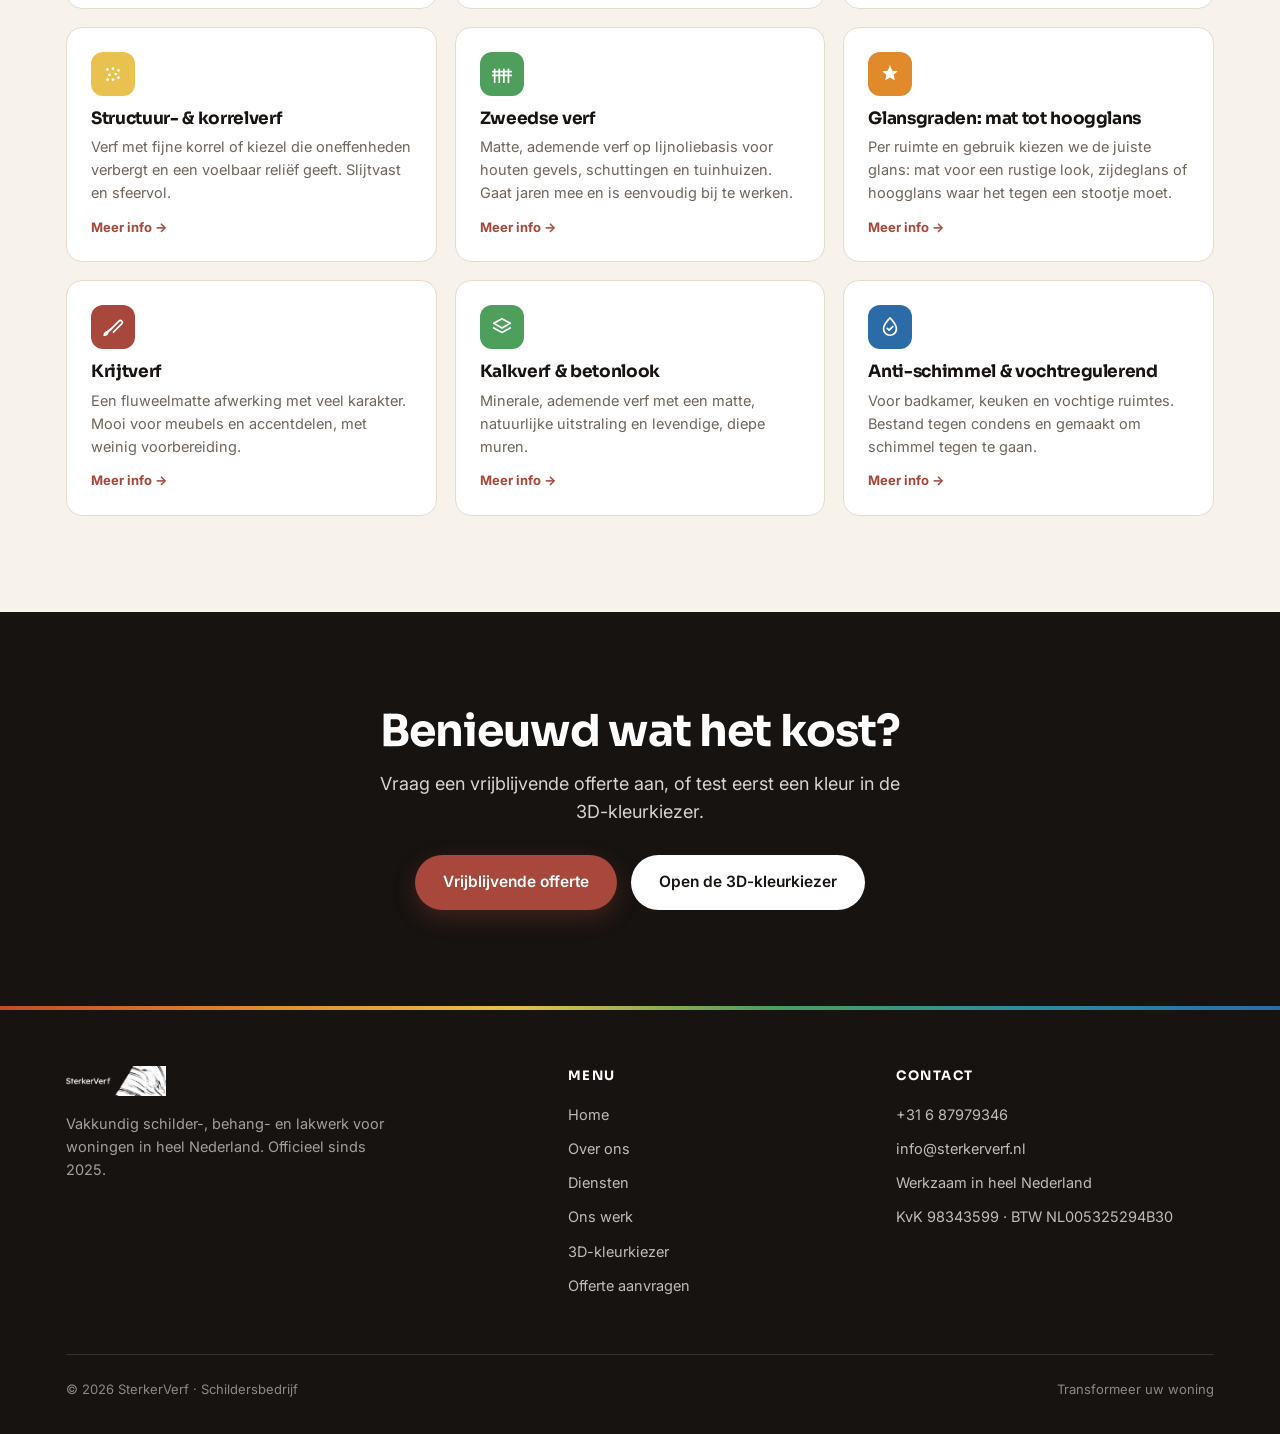
==== commit b9ed06f9: "Add files via upload" ====
--- a/diensten.html
+++ b/diensten.html
@@ -36,6 +36,20 @@
   .paintc .pi{width:44px;height:44px;border-radius:12px;display:flex;align-items:center;justify-content:center;color:#fff;margin-bottom:14px}
   .paintc h3{font-size:17px;margin-bottom:7px}
   .paintc p{font-size:14.5px;color:var(--muted)}
+  .paintc{cursor:pointer;position:relative}
+  .paintc .more{display:block;margin-top:12px;font-size:13px;font-weight:700;color:var(--terra)}
+  .paintc:focus-visible{outline:3px solid var(--c-teal);outline-offset:2px}
+  /* modal */
+  .pmodal{position:fixed;inset:0;background:rgba(15,12,10,.62);backdrop-filter:blur(3px);display:none;align-items:center;justify-content:center;z-index:300;padding:24px}
+  .pmodal.open{display:flex}
+  .pmodal-card{background:#fff;border-radius:22px;max-width:560px;width:100%;max-height:88vh;overflow:auto;box-shadow:var(--shadow);position:relative;animation:pmIn .25s ease}
+  @keyframes pmIn{from{opacity:0;transform:translateY(14px)}to{opacity:1;transform:none}}
+  .pmodal-illu{aspect-ratio:16/10;background:var(--sand);border-radius:22px 22px 0 0;overflow:hidden}
+  .pmodal-illu svg{width:100%;height:100%;display:block}
+  .pmodal-body{padding:26px 28px 30px}
+  .pmodal-body h3{font-size:23px;margin-bottom:12px}
+  .pmodal-body p{font-size:15.5px;color:var(--muted);margin-bottom:0}
+  .pmodal-close{position:absolute;top:14px;right:16px;width:38px;height:38px;border-radius:50%;background:rgba(255,255,255,.92);border:none;font-size:24px;line-height:1;cursor:pointer;color:var(--ink);z-index:1;box-shadow:0 4px 12px rgba(0,0,0,.15)}
 </style>
 </head>
 <body>
@@ -200,6 +214,14 @@
   </div>
 </section>
 
+<div class="pmodal" id="pmodal" aria-hidden="true">
+  <div class="pmodal-card" role="dialog" aria-modal="true" aria-labelledby="pmTitle">
+    <button class="pmodal-close" id="pmClose" aria-label="Sluiten">&times;</button>
+    <div class="pmodal-illu" id="pmIllu"></div>
+    <div class="pmodal-body"><h3 id="pmTitle"></h3><div id="pmText"></div></div>
+  </div>
+</div>
+
 <footer>
   <div class="foot-top"></div>
   <div class="wrap">
@@ -228,5 +250,53 @@
 </footer>
 
 <script src="main.js"></script>
+<script>
+(function(){
+  const P = [
+    { t:"Watergedragen verf (op waterbasis)",
+      illu:`<svg viewBox="0 0 400 250" xmlns="http://www.w3.org/2000/svg"><rect width="400" height="250" fill="#EFE8DB"/><rect x="46" y="38" width="180" height="174" rx="6" fill="#bcd0e8"/><rect x="150" y="56" width="26" height="118" rx="13" fill="#eef1f2" stroke="#cdd2d5" stroke-width="2"/><path d="M176 70h34v18" fill="none" stroke="#9aa0a4" stroke-width="6" stroke-linecap="round" stroke-linejoin="round"/><rect x="200" y="120" width="20" height="60" rx="9" fill="#A8473B"/><path d="M312 80s32 36 32 58a32 32 0 0 1-64 0c0-22 32-58 32-58z" fill="#2B6CA8"/><circle cx="324" cy="146" r="9" fill="#fff" opacity=".45"/></svg>`,
+      d:"Verf op waterbasis (acryl/latex) is binnenshuis de standaard. Ze droogt snel, geeft weinig geur en is milieuvriendelijker dan ouderwetse verf. Perfect voor muren en plafonds, en met moderne watergedragen lakken ook prima voor binnenhoutwerk. Kwasten en rollers spoel je gewoon uit met water." },
+    { t:"Terpentinegedragen verf (alkyd)",
+      illu:`<svg viewBox="0 0 400 250" xmlns="http://www.w3.org/2000/svg"><rect width="400" height="250" fill="#EFE8DB"/><rect x="150" y="28" width="120" height="200" rx="6" fill="#A8473B"/><rect x="166" y="46" width="88" height="68" rx="4" fill="#8a3a30"/><rect x="166" y="126" width="88" height="84" rx="4" fill="#8a3a30"/><circle cx="250" cy="138" r="6" fill="#E8C14E"/><path d="M150 28 H188 L150 118 Z" fill="#fff" opacity=".16"/></svg>`,
+      d:"Alkydverf op terpentinebasis vormt een harde, dekkende laag met een mooie, diepe glans en hecht uitstekend op hout en metaal. Daardoor is ze sterk op intensief belast houtwerk, zoals buitenkozijnen en deuren. Ze droogt langzamer en heeft meer geur, dus zorg voor goede ventilatie." },
+    { t:"Spuitwerk (airless & fijnspuit)",
+      illu:`<svg viewBox="0 0 400 250" xmlns="http://www.w3.org/2000/svg"><rect width="400" height="250" fill="#EFE8DB"/><rect x="40" y="40" width="150" height="170" rx="6" fill="#cfe0dd"/><g fill="#2E8C9E" opacity=".5"><circle cx="120" cy="72" r="4"/><circle cx="150" cy="98" r="5"/><circle cx="108" cy="120" r="3"/><circle cx="162" cy="150" r="4"/><circle cx="128" cy="172" r="5"/><circle cx="175" cy="115" r="3"/></g><g transform="translate(244,92)"><rect x="0" y="0" width="72" height="22" rx="6" fill="#3A3A3C"/><rect x="-7" y="2" width="12" height="18" rx="3" fill="#2E8C9E"/><rect x="42" y="22" width="16" height="42" rx="4" fill="#3A3A3C"/><rect x="22" y="-26" width="20" height="28" rx="4" fill="#9aa0a4"/></g></svg>`,
+      d:"Met een spuitinstallatie (airless of fijnspuit) brengen we verf in een fijne nevel aan. Het resultaat is kakelglad en naadloos, zonder roller- of kwaststructuur. Ideaal voor deuren, kozijnen, radiatoren, plafonds en bijvoorbeeld keukenkastjes. We dekken de omgeving zorgvuldig af, want overspray wil je vermijden." },
+    { t:"Structuur- & korrelverf",
+      illu:`<svg viewBox="0 0 400 250" xmlns="http://www.w3.org/2000/svg"><rect width="400" height="250" fill="#EFE8DB"/><rect x="60" y="38" width="280" height="174" rx="8" fill="#E8C14E" opacity=".35"/><g fill="#b9860b" opacity=".6"><circle cx="92" cy="78" r="4.5"/><circle cx="124" cy="78" r="4.5"/><circle cx="156" cy="78" r="4.5"/><circle cx="188" cy="78" r="4.5"/><circle cx="220" cy="78" r="4.5"/><circle cx="252" cy="78" r="4.5"/><circle cx="284" cy="78" r="4.5"/><circle cx="316" cy="78" r="4.5"/><circle cx="100" cy="118" r="4.5"/><circle cx="132" cy="118" r="4.5"/><circle cx="164" cy="118" r="4.5"/><circle cx="196" cy="118" r="4.5"/><circle cx="228" cy="118" r="4.5"/><circle cx="260" cy="118" r="4.5"/><circle cx="292" cy="118" r="4.5"/><circle cx="324" cy="118" r="4.5"/><circle cx="92" cy="158" r="4.5"/><circle cx="124" cy="158" r="4.5"/><circle cx="156" cy="158" r="4.5"/><circle cx="188" cy="158" r="4.5"/><circle cx="220" cy="158" r="4.5"/><circle cx="252" cy="158" r="4.5"/><circle cx="284" cy="158" r="4.5"/><circle cx="316" cy="158" r="4.5"/></g></svg>`,
+      d:"Deze verf bevat fijne korrels of kiezel die de muur een voelbaar reliëf geven. Het grote voordeel: kleine oneffenheden en haarscheurtjes vallen weg onder de structuur. Bovendien is de laag slijtvast, wat fijn is in gangen en trappenhuizen. De korrelgrootte bepaalt hoe grof of subtiel het wordt." },
+    { t:"Zweedse verf",
+      illu:`<svg viewBox="0 0 400 250" xmlns="http://www.w3.org/2000/svg"><rect width="400" height="250" fill="#EFE8DB"/><rect x="64" y="118" width="200" height="98" fill="#9B2D27"/><g stroke="#7c241f" stroke-width="2"><path d="M64 140h200M64 162h200M64 184h200M64 206h200"/></g><path d="M54 120 L164 58 L274 120 Z" fill="#6E3B2A"/><rect x="146" y="160" width="38" height="56" fill="#3A3A3C"/><rect x="300" y="150" width="10" height="66" fill="#6E3B2A"/><circle cx="305" cy="138" r="28" fill="#4E9E5C"/></svg>`,
+      d:"Zweedse verf (van oorsprong de bekende 'falurood') is een matte verf op lijnoliebasis voor buitenhout. Ze trekt in het hout en laat het ademen, waardoor ze niet afbladdert maar langzaam vervaagt. Heel geschikt voor houten gevels, schuttingen, tuinhuizen en rabatdelen. Bijwerken is simpel: schoonmaken en een nieuwe laag, zonder tot op het hout te schuren." },
+    { t:"Glansgraden: mat tot hoogglans",
+      illu:`<svg viewBox="0 0 400 250" xmlns="http://www.w3.org/2000/svg"><rect width="400" height="250" fill="#EFE8DB"/><rect x="40" y="50" width="92" height="150" rx="10" fill="#6E655C"/><rect x="154" y="50" width="92" height="150" rx="10" fill="#6E655C"/><path d="M168 58h26v134h-26z" fill="#fff" opacity=".14"/><rect x="268" y="50" width="92" height="150" rx="10" fill="#6E655C"/><path d="M282 58h44v134h-44z" fill="#fff" opacity=".34"/></svg>`,
+      d:"De glansgraad bepaalt de uitstraling én de bruikbaarheid. Mat geeft een rustige, moderne look en verbergt oneffenheden, maar is gevoeliger voor vegen. Zijdeglans is een fijne middenweg: mooi en goed afneembaar. Hoogglans is het strakst en het meest robuust, ideaal voor deuren en kozijnen. We adviseren per ruimte de juiste keuze." },
+    { t:"Krijtverf",
+      illu:`<svg viewBox="0 0 400 250" xmlns="http://www.w3.org/2000/svg"><rect width="400" height="250" fill="#EFE8DB"/><rect x="118" y="46" width="164" height="166" rx="6" fill="#C98A7E"/><line x1="200" y1="46" x2="200" y2="212" stroke="#b07568" stroke-width="3"/><line x1="118" y1="129" x2="282" y2="129" stroke="#b07568" stroke-width="3"/><circle cx="188" cy="118" r="5" fill="#7C3128"/><circle cx="212" cy="118" r="5" fill="#7C3128"/><circle cx="188" cy="140" r="5" fill="#7C3128"/><circle cx="212" cy="140" r="5" fill="#7C3128"/></svg>`,
+      d:"Krijtverf geeft een fluweelmatte, ietwat poederige afwerking met veel karakter. Ze hecht op de meeste ondergronden met weinig voorbereiding, waardoor ze populair is voor meubels, kasten en accentdelen. Voor extra bescherming kan er een waslaag of matte vernis overheen. Voor zwaar belaste vlakken is het niet de meest slijtvaste keuze." },
+    { t:"Kalkverf & betonlook",
+      illu:`<svg viewBox="0 0 400 250" xmlns="http://www.w3.org/2000/svg"><rect width="400" height="250" fill="#EFE8DB"/><rect x="50" y="40" width="300" height="170" rx="8" fill="#d8d2c7"/><g fill="#c4bcae" opacity=".7"><ellipse cx="140" cy="100" rx="80" ry="40"/><ellipse cx="262" cy="150" rx="92" ry="46"/><ellipse cx="300" cy="80" rx="52" ry="30"/></g><g fill="#e6e1d6" opacity=".6"><ellipse cx="110" cy="172" rx="60" ry="28"/><ellipse cx="240" cy="68" rx="50" ry="26"/></g></svg>`,
+      d:"Kalkverf is een minerale, ademende verf die een levendige, wolkige diepte geeft — mat en natuurlijk. Betonlook bouwt met meerdere dunne lagen een strakke, industriële uitstraling op. Beide passen mooi in een rustige, natuurlijke woonstijl. We brengen ze in lagen aan voor precies het juiste effect." },
+    { t:"Anti-schimmel & vochtregulerend",
+      illu:`<svg viewBox="0 0 400 250" xmlns="http://www.w3.org/2000/svg"><rect width="400" height="250" fill="#EFE8DB"/><g fill="#cfe0dd" stroke="#b8d0cc" stroke-width="2"><rect x="56" y="44" width="72" height="72"/><rect x="128" y="44" width="72" height="72"/><rect x="56" y="116" width="72" height="72"/><rect x="128" y="116" width="72" height="72"/></g><g transform="translate(266,76)"><path d="M34 0s30 28 30 50a30 30 0 0 1-60 0C4 28 34 0 34 0z" fill="#2B6CA8"/><path d="M20 50l9 9 16-18" fill="none" stroke="#fff" stroke-width="5" stroke-linecap="round" stroke-linejoin="round"/></g></svg>`,
+      d:"Voor badkamers, keukens en kelders gebruiken we verf die bestand is tegen condens en vocht. Ze bevat middelen die schimmelvorming tegengaan en is goed afneembaar. Een goede ondergrond en ventilatie blijven belangrijk, maar deze verf geeft een flinke voorsprong tegen zwarte randjes en schimmelplekken." }
+  ];
+  const modal=document.getElementById('pmodal');
+  if(!modal) return;
+  const illuEl=document.getElementById('pmIllu'), titleEl=document.getElementById('pmTitle'), textEl=document.getElementById('pmText');
+  let lastFocus=null;
+  function openP(i){ const p=P[i]; if(!p) return; lastFocus=document.activeElement; illuEl.innerHTML=p.illu; titleEl.textContent=p.t; textEl.innerHTML='<p>'+p.d+'</p>'; modal.classList.add('open'); modal.setAttribute('aria-hidden','false'); document.getElementById('pmClose').focus(); }
+  function closeP(){ modal.classList.remove('open'); modal.setAttribute('aria-hidden','true'); if(lastFocus) lastFocus.focus(); }
+  document.querySelectorAll('.paintc').forEach((c,i)=>{
+    const hint=document.createElement('span'); hint.className='more'; hint.textContent='Meer info →'; c.appendChild(hint);
+    c.setAttribute('role','button'); c.tabIndex=0;
+    c.addEventListener('click',()=>openP(i));
+    c.addEventListener('keydown',e=>{ if(e.key==='Enter'||e.key===' '){ e.preventDefault(); openP(i); } });
+  });
+  document.getElementById('pmClose').addEventListener('click',closeP);
+  modal.addEventListener('click',e=>{ if(e.target===modal) closeP(); });
+  document.addEventListener('keydown',e=>{ if(e.key==='Escape' && modal.classList.contains('open')) closeP(); });
+})();
+</script>
 </body>
 </html>
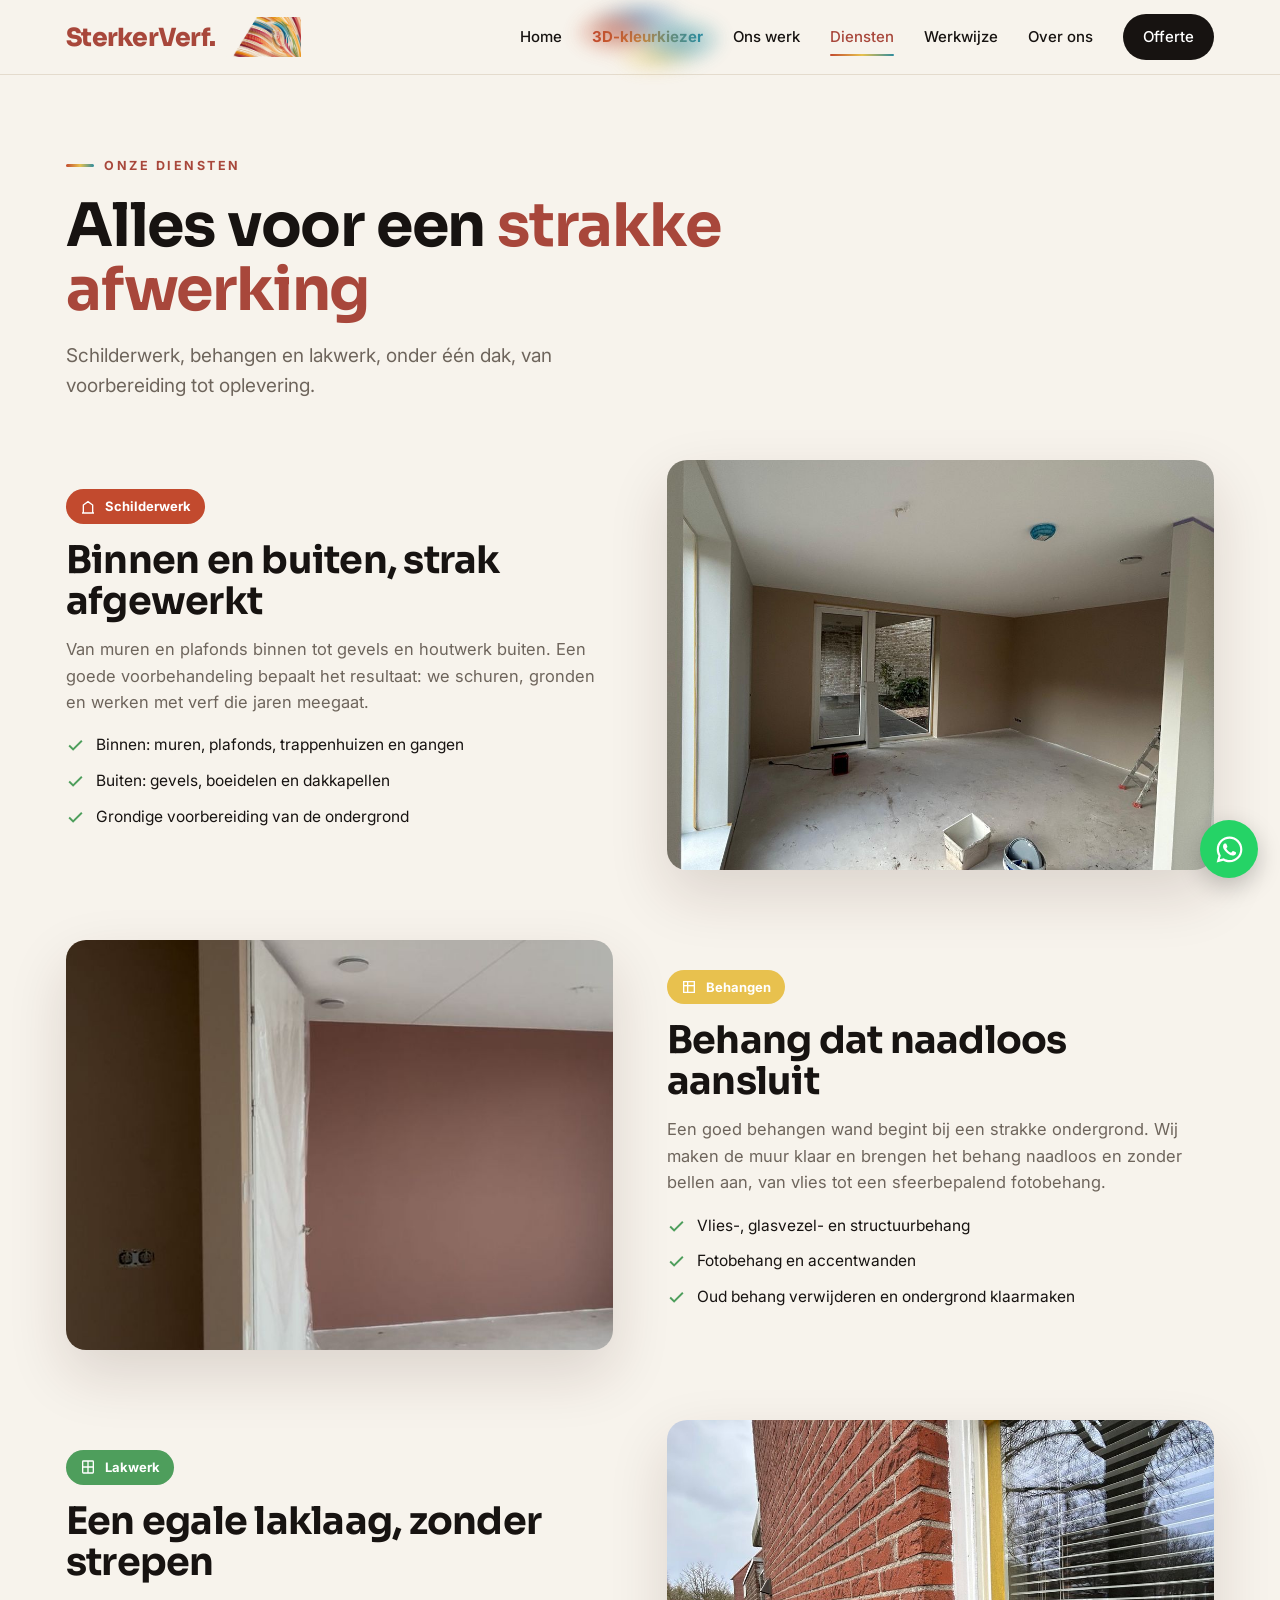
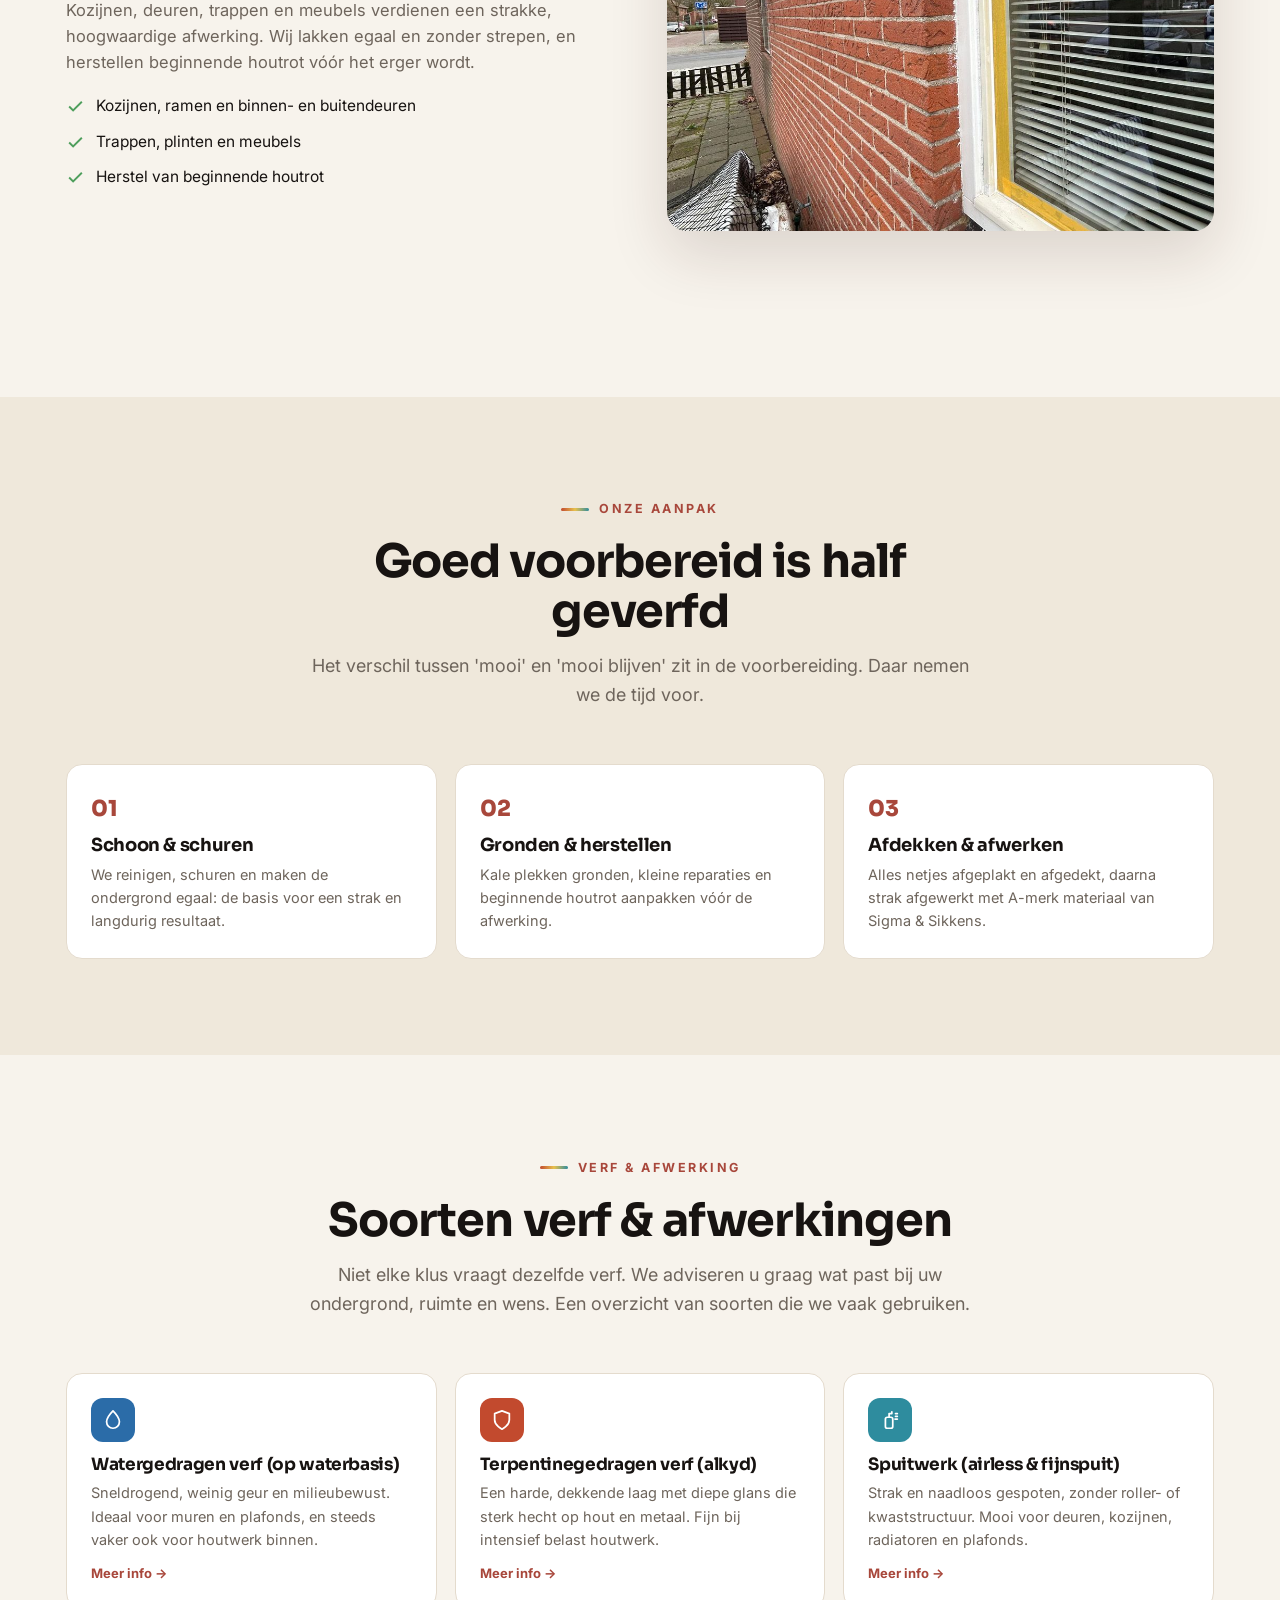
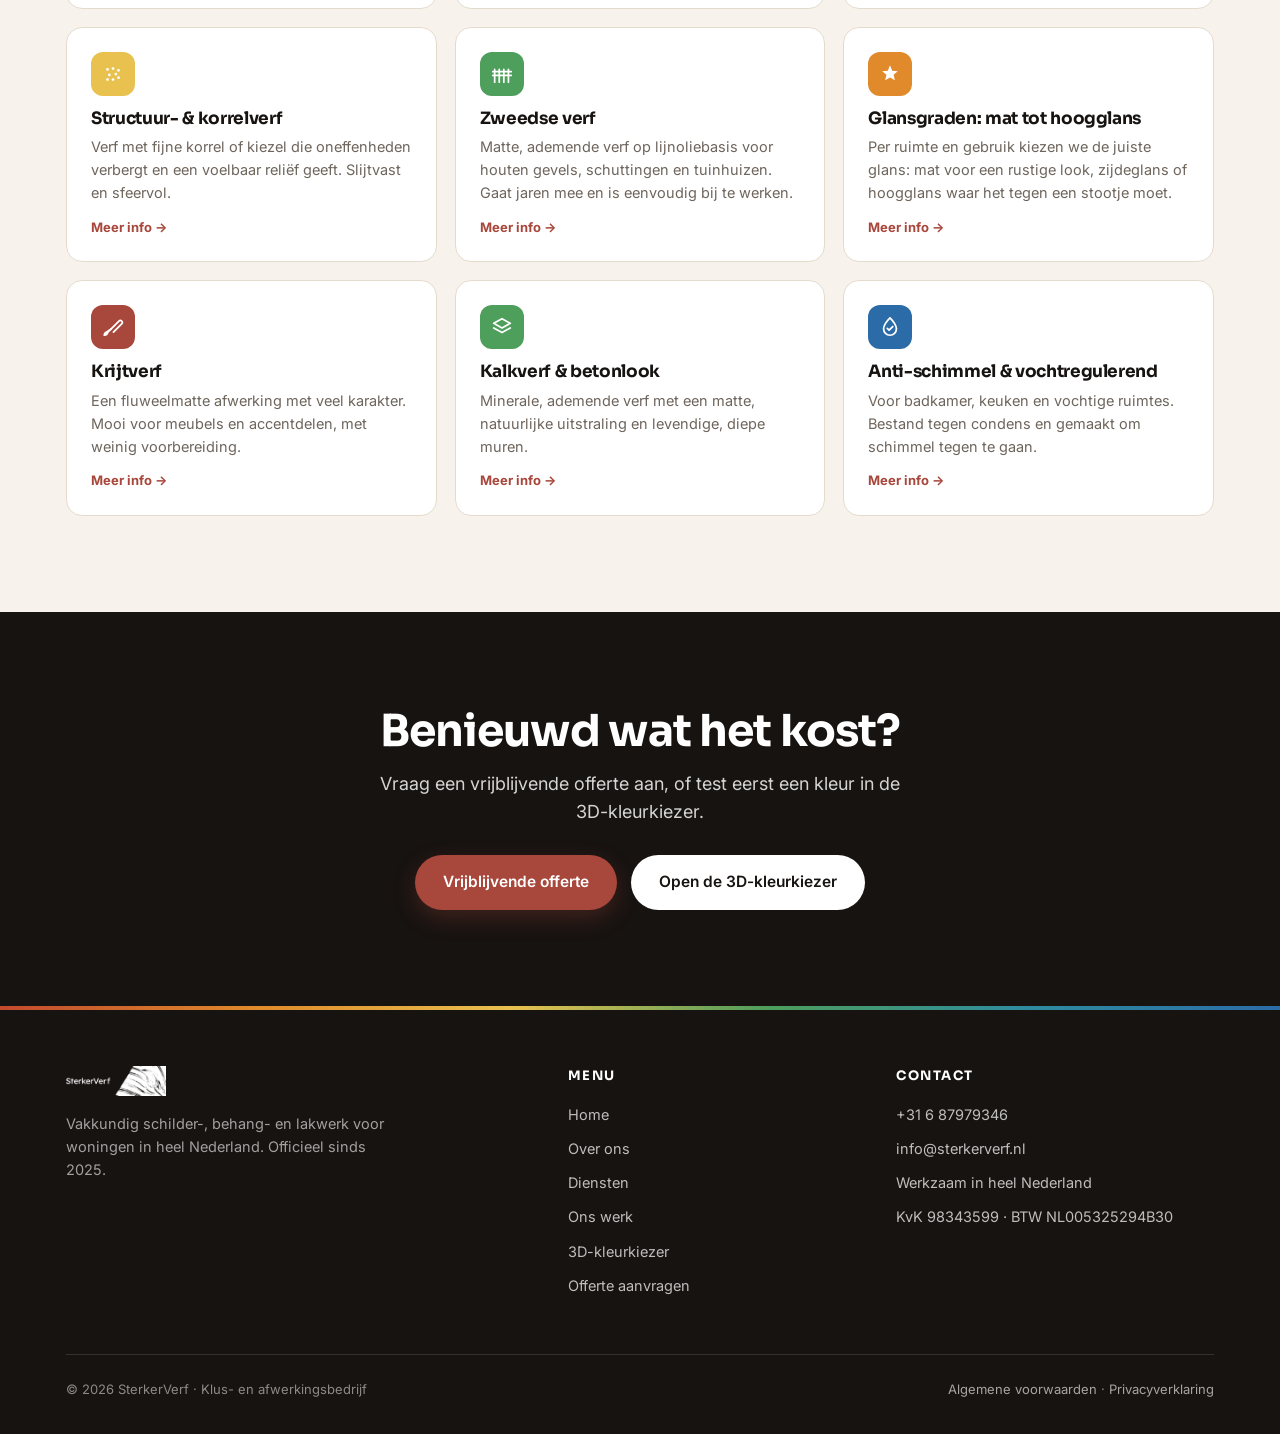
==== commit 71323eab: "Add files via upload" ====
--- a/diensten.html
+++ b/diensten.html
@@ -93,7 +93,7 @@
           <li><svg width="19" height="19" viewBox="0 0 24 24" fill="none" stroke="currentColor" stroke-width="2.4"><path d="M20 6L9 17l-5-5"/></svg>Grondige voorbereiding van de ondergrond</li>
         </ul>
       </div>
-      <div class="b-media"><img src="green_room_painted_walls.jpeg" alt="Strak geschilderde woonkamer"></div>
+      <div class="b-media"><img src="woonkamer-taupe.jpg" alt="Strak geschilderde woonkamer"></div>
     </div>
 
     <!-- BEHANGEN -->
@@ -108,7 +108,7 @@
           <li><svg width="19" height="19" viewBox="0 0 24 24" fill="none" stroke="currentColor" stroke-width="2.4"><path d="M20 6L9 17l-5-5"/></svg>Oud behang verwijderen en ondergrond klaarmaken</li>
         </ul>
       </div>
-      <div class="b-media"><img src="walls_painted_a_house_badroom_floor.jpeg" alt="Strak afgewerkte wand"></div>
+      <div class="b-media"><img src="accent-oudroze.jpg" alt="Strak afgewerkte wand"></div>
     </div>
 
     <!-- LAKWERK -->
@@ -123,7 +123,7 @@
           <li><svg width="19" height="19" viewBox="0 0 24 24" fill="none" stroke="currentColor" stroke-width="2.4"><path d="M20 6L9 17l-5-5"/></svg>Herstel van beginnende houtrot</li>
         </ul>
       </div>
-      <div class="b-media"><img src="flat_painted_by_isolatioon_with_material_for_protecting_doors.jpeg" alt="Afgeplakt en gelakt appartement"></div>
+      <div class="b-media"><img src="kozijn-oker.jpg" alt="Strak gelakt houten kozijn"></div>
     </div>
 
   </div>
@@ -243,8 +243,8 @@
       </div>
     </div>
     <div class="foot-bottom">
-      <span>© <span data-year></span> SterkerVerf · Schildersbedrijf</span>
-      <span>Transformeer uw woning</span>
+      <span>© <span data-year></span> SterkerVerf · Klus- en afwerkingsbedrijf</span>
+      <span class="foot-legal"><a href="voorwaarden.html">Algemene voorwaarden</a> · <a href="privacy.html">Privacyverklaring</a></span>
     </div>
   </div>
 </footer>
@@ -254,31 +254,31 @@
 (function(){
   const P = [
     { t:"Watergedragen verf (op waterbasis)",
-      illu:`<svg viewBox="0 0 400 250" xmlns="http://www.w3.org/2000/svg"><rect width="400" height="250" fill="#EFE8DB"/><rect x="46" y="38" width="180" height="174" rx="6" fill="#bcd0e8"/><rect x="150" y="56" width="26" height="118" rx="13" fill="#eef1f2" stroke="#cdd2d5" stroke-width="2"/><path d="M176 70h34v18" fill="none" stroke="#9aa0a4" stroke-width="6" stroke-linecap="round" stroke-linejoin="round"/><rect x="200" y="120" width="20" height="60" rx="9" fill="#A8473B"/><path d="M312 80s32 36 32 58a32 32 0 0 1-64 0c0-22 32-58 32-58z" fill="#2B6CA8"/><circle cx="324" cy="146" r="9" fill="#fff" opacity=".45"/></svg>`,
-      d:"Verf op waterbasis (acryl/latex) is binnenshuis de standaard. Ze droogt snel, geeft weinig geur en is milieuvriendelijker dan ouderwetse verf. Perfect voor muren en plafonds, en met moderne watergedragen lakken ook prima voor binnenhoutwerk. Kwasten en rollers spoel je gewoon uit met water." },
+      illu:`<svg viewBox="0 0 400 250" xmlns="http://www.w3.org/2000/svg"><defs><linearGradient id="wg" x1="0" y1="0" x2="0" y2="1"><stop offset="0" stop-color="#cfe0f0"/><stop offset="1" stop-color="#a9c6e2"/></linearGradient><linearGradient id="wd" x1="0" y1="0" x2="1" y2="1"><stop offset="0" stop-color="#3f86c4"/><stop offset="1" stop-color="#23598f"/></linearGradient></defs><rect width="400" height="250" fill="#f2ecdf"/><rect x="44" y="30" width="184" height="172" rx="5" fill="url(#wg)"/><rect x="0" y="202" width="400" height="48" fill="#e3d9c6"/><ellipse cx="150" cy="206" rx="118" ry="10" fill="#000" opacity=".06"/><rect x="62" y="58" width="120" height="32" rx="16" fill="#f1f4f6" stroke="#c4cacd" stroke-width="2"/><rect x="174" y="60" width="12" height="28" rx="4" fill="#cdd3d6"/><g stroke="#d9dee1" stroke-width="3.4" stroke-linecap="round"><line x1="80" y1="66" x2="80" y2="82"/><line x1="98" y1="66" x2="98" y2="82"/><line x1="116" y1="66" x2="116" y2="82"/><line x1="134" y1="66" x2="134" y2="82"/><line x1="152" y1="66" x2="152" y2="82"/><line x1="170" y1="66" x2="170" y2="82"/></g><path d="M186 74 h14 a8 8 0 0 1 8 8 v34" fill="none" stroke="#9aa0a4" stroke-width="7" stroke-linecap="round" stroke-linejoin="round"/><rect x="201" y="112" width="18" height="70" rx="9" fill="#A8473B"/><rect x="205" y="118" width="5" height="42" rx="2.5" fill="#fff" opacity=".18"/><path d="M318 78s30 34 30 55a30 30 0 0 1-60 0c0-21 30-55 30-55z" fill="url(#wd)"/><ellipse cx="308" cy="120" rx="7" ry="11" fill="#fff" opacity=".45"/></svg>`,
+      d:"Verf op waterbasis (acryl/latex) is binnenshuis de standaard. Ze droogt snel, geeft weinig geur en is milieuvriendelijker dan ouderwetse verf. Perfect voor muren en plafonds, en met moderne watergedragen lakken ook prima voor binnenhoutwerk." },
     { t:"Terpentinegedragen verf (alkyd)",
-      illu:`<svg viewBox="0 0 400 250" xmlns="http://www.w3.org/2000/svg"><rect width="400" height="250" fill="#EFE8DB"/><rect x="150" y="28" width="120" height="200" rx="6" fill="#A8473B"/><rect x="166" y="46" width="88" height="68" rx="4" fill="#8a3a30"/><rect x="166" y="126" width="88" height="84" rx="4" fill="#8a3a30"/><circle cx="250" cy="138" r="6" fill="#E8C14E"/><path d="M150 28 H188 L150 118 Z" fill="#fff" opacity=".16"/></svg>`,
+      illu:`<svg viewBox="0 0 400 250" xmlns="http://www.w3.org/2000/svg"><defs><linearGradient id="dr" x1="0" y1="0" x2="1" y2="0"><stop offset="0" stop-color="#b85345"/><stop offset="1" stop-color="#8f3a30"/></linearGradient></defs><rect width="400" height="250" fill="#efe7d9"/><rect x="0" y="206" width="400" height="44" fill="#e2d8c5"/><ellipse cx="208" cy="210" rx="92" ry="9" fill="#000" opacity=".07"/><rect x="146" y="26" width="124" height="184" rx="6" fill="#73302a"/><rect x="150" y="30" width="116" height="180" rx="5" fill="url(#dr)"/><rect x="166" y="46" width="84" height="66" rx="4" fill="#73302a"/><rect x="166" y="126" width="84" height="74" rx="4" fill="#73302a"/><circle cx="250" cy="138" r="6" fill="#E8C14E"/><path d="M150 30 L196 30 L150 120 Z" fill="#fff" opacity=".18"/></svg>`,
       d:"Alkydverf op terpentinebasis vormt een harde, dekkende laag met een mooie, diepe glans en hecht uitstekend op hout en metaal. Daardoor is ze sterk op intensief belast houtwerk, zoals buitenkozijnen en deuren. Ze droogt langzamer en heeft meer geur, dus zorg voor goede ventilatie." },
     { t:"Spuitwerk (airless & fijnspuit)",
-      illu:`<svg viewBox="0 0 400 250" xmlns="http://www.w3.org/2000/svg"><rect width="400" height="250" fill="#EFE8DB"/><rect x="40" y="40" width="150" height="170" rx="6" fill="#cfe0dd"/><g fill="#2E8C9E" opacity=".5"><circle cx="120" cy="72" r="4"/><circle cx="150" cy="98" r="5"/><circle cx="108" cy="120" r="3"/><circle cx="162" cy="150" r="4"/><circle cx="128" cy="172" r="5"/><circle cx="175" cy="115" r="3"/></g><g transform="translate(244,92)"><rect x="0" y="0" width="72" height="22" rx="6" fill="#3A3A3C"/><rect x="-7" y="2" width="12" height="18" rx="3" fill="#2E8C9E"/><rect x="42" y="22" width="16" height="42" rx="4" fill="#3A3A3C"/><rect x="22" y="-26" width="20" height="28" rx="4" fill="#9aa0a4"/></g></svg>`,
+      illu:`<svg viewBox="0 0 400 250" xmlns="http://www.w3.org/2000/svg"><defs><linearGradient id="pp" x1="0" y1="0" x2="0" y2="1"><stop offset="0" stop-color="#d8e8e5"/><stop offset="1" stop-color="#bcd6d2"/></linearGradient></defs><rect width="400" height="250" fill="#efe7d9"/><rect x="0" y="206" width="400" height="44" fill="#e2d8c5"/><rect x="40" y="34" width="150" height="172" rx="5" fill="url(#pp)"/><path fill="#2E8C9E" opacity=".13" d="M232 103 L48 60 L48 150 Z"/><g stroke="#2E8C9E" fill="none" stroke-linecap="round"><path stroke-width="2.4" opacity=".55" d="M232 103 C 170 78 110 72 52 70"/><path stroke-width="3" opacity=".6" d="M232 103 C 170 95 110 96 50 98"/><path stroke-width="2.4" opacity=".55" d="M232 103 C 170 112 110 122 52 130"/><path stroke-width="1.8" opacity=".42" d="M232 103 C 172 86 120 84 60 84"/><path stroke-width="1.8" opacity=".42" d="M232 103 C 172 120 120 134 60 142"/></g><g fill="#2E8C9E" opacity=".5"><circle cx="70" cy="78" r="1.8"/><circle cx="90" cy="92" r="2"/><circle cx="62" cy="104" r="1.5"/><circle cx="85" cy="120" r="1.8"/><circle cx="72" cy="134" r="2"/><circle cx="100" cy="110" r="1.5"/><circle cx="110" cy="90" r="1.6"/></g><g transform="translate(238,92)"><rect x="0" y="0" width="74" height="22" rx="6" fill="#34343a"/><rect x="60" y="3" width="16" height="16" rx="3" fill="#1f6b7a"/><rect x="-8" y="2" width="12" height="18" rx="3" fill="#2E8C9E"/><rect x="40" y="22" width="16" height="44" rx="4" fill="#3f3f47"/><rect x="22" y="-28" width="20" height="30" rx="4" fill="#9aa0a4"/></g></svg>`,
       d:"Met een spuitinstallatie (airless of fijnspuit) brengen we verf in een fijne nevel aan. Het resultaat is kakelglad en naadloos, zonder roller- of kwaststructuur. Ideaal voor deuren, kozijnen, radiatoren, plafonds en bijvoorbeeld keukenkastjes. We dekken de omgeving zorgvuldig af, want overspray wil je vermijden." },
     { t:"Structuur- & korrelverf",
-      illu:`<svg viewBox="0 0 400 250" xmlns="http://www.w3.org/2000/svg"><rect width="400" height="250" fill="#EFE8DB"/><rect x="60" y="38" width="280" height="174" rx="8" fill="#E8C14E" opacity=".35"/><g fill="#b9860b" opacity=".6"><circle cx="92" cy="78" r="4.5"/><circle cx="124" cy="78" r="4.5"/><circle cx="156" cy="78" r="4.5"/><circle cx="188" cy="78" r="4.5"/><circle cx="220" cy="78" r="4.5"/><circle cx="252" cy="78" r="4.5"/><circle cx="284" cy="78" r="4.5"/><circle cx="316" cy="78" r="4.5"/><circle cx="100" cy="118" r="4.5"/><circle cx="132" cy="118" r="4.5"/><circle cx="164" cy="118" r="4.5"/><circle cx="196" cy="118" r="4.5"/><circle cx="228" cy="118" r="4.5"/><circle cx="260" cy="118" r="4.5"/><circle cx="292" cy="118" r="4.5"/><circle cx="324" cy="118" r="4.5"/><circle cx="92" cy="158" r="4.5"/><circle cx="124" cy="158" r="4.5"/><circle cx="156" cy="158" r="4.5"/><circle cx="188" cy="158" r="4.5"/><circle cx="220" cy="158" r="4.5"/><circle cx="252" cy="158" r="4.5"/><circle cx="284" cy="158" r="4.5"/><circle cx="316" cy="158" r="4.5"/></g></svg>`,
+      illu:`<svg viewBox="0 0 400 250" xmlns="http://www.w3.org/2000/svg"><defs><linearGradient id="sg" x1="0" y1="0" x2="0" y2="1"><stop offset="0" stop-color="#efd99a"/><stop offset="1" stop-color="#e1c573"/></linearGradient></defs><rect width="400" height="250" fill="#efe7d9"/><rect x="48" y="28" width="304" height="194" rx="6" fill="url(#sg)"/><g fill="#b9860b" opacity=".55"><circle cx="92" cy="78" r="4.5"/><circle cx="124" cy="78" r="4.5"/><circle cx="156" cy="78" r="4.5"/><circle cx="188" cy="78" r="4.5"/><circle cx="220" cy="78" r="4.5"/><circle cx="252" cy="78" r="4.5"/><circle cx="284" cy="78" r="4.5"/><circle cx="316" cy="78" r="4.5"/><circle cx="100" cy="118" r="4.5"/><circle cx="132" cy="118" r="4.5"/><circle cx="164" cy="118" r="4.5"/><circle cx="196" cy="118" r="4.5"/><circle cx="228" cy="118" r="4.5"/><circle cx="260" cy="118" r="4.5"/><circle cx="292" cy="118" r="4.5"/><circle cx="324" cy="118" r="4.5"/><circle cx="92" cy="158" r="4.5"/><circle cx="124" cy="158" r="4.5"/><circle cx="156" cy="158" r="4.5"/><circle cx="188" cy="158" r="4.5"/><circle cx="220" cy="158" r="4.5"/><circle cx="252" cy="158" r="4.5"/><circle cx="284" cy="158" r="4.5"/><circle cx="316" cy="158" r="4.5"/></g><g fill="#fff" opacity=".4"><circle cx="96" cy="74" r="1.6"/><circle cx="160" cy="74" r="1.6"/><circle cx="224" cy="74" r="1.6"/><circle cx="288" cy="74" r="1.6"/><circle cx="136" cy="114" r="1.6"/><circle cx="200" cy="114" r="1.6"/><circle cx="264" cy="114" r="1.6"/><circle cx="96" cy="154" r="1.6"/><circle cx="224" cy="154" r="1.6"/></g></svg>`,
       d:"Deze verf bevat fijne korrels of kiezel die de muur een voelbaar reliëf geven. Het grote voordeel: kleine oneffenheden en haarscheurtjes vallen weg onder de structuur. Bovendien is de laag slijtvast, wat fijn is in gangen en trappenhuizen. De korrelgrootte bepaalt hoe grof of subtiel het wordt." },
     { t:"Zweedse verf",
-      illu:`<svg viewBox="0 0 400 250" xmlns="http://www.w3.org/2000/svg"><rect width="400" height="250" fill="#EFE8DB"/><rect x="64" y="118" width="200" height="98" fill="#9B2D27"/><g stroke="#7c241f" stroke-width="2"><path d="M64 140h200M64 162h200M64 184h200M64 206h200"/></g><path d="M54 120 L164 58 L274 120 Z" fill="#6E3B2A"/><rect x="146" y="160" width="38" height="56" fill="#3A3A3C"/><rect x="300" y="150" width="10" height="66" fill="#6E3B2A"/><circle cx="305" cy="138" r="28" fill="#4E9E5C"/></svg>`,
+      illu:`<svg viewBox="0 0 400 250" xmlns="http://www.w3.org/2000/svg"><defs><linearGradient id="sky" x1="0" y1="0" x2="0" y2="1"><stop offset="0" stop-color="#dfeaf2"/><stop offset="1" stop-color="#eef0e6"/></linearGradient><linearGradient id="zwd" x1="0" y1="0" x2="0" y2="1"><stop offset="0" stop-color="#a8332b"/><stop offset="1" stop-color="#88251f"/></linearGradient></defs><rect width="400" height="250" fill="url(#sky)"/><rect x="0" y="196" width="400" height="54" fill="#7ba05b"/><rect x="64" y="116" width="200" height="86" fill="url(#zwd)"/><g stroke="#71201a" stroke-width="2" opacity=".65"><path d="M64 138h200M64 158h200M64 178h200"/></g><path d="M52 118 L164 56 L276 118 Z" fill="#5f3526"/><path d="M164 56 L276 118 L164 118 Z" fill="#000" opacity=".09"/><rect x="146" y="150" width="38" height="52" fill="#3a3a3c"/><rect x="206" y="136" width="36" height="30" fill="#cfe0e8" stroke="#71201a" stroke-width="2"/><line x1="224" y1="136" x2="224" y2="166" stroke="#71201a" stroke-width="2"/><rect x="300" y="150" width="10" height="52" fill="#6E3B2A"/><circle cx="305" cy="138" r="30" fill="#4E9E5C"/><circle cx="296" cy="130" r="10" fill="#fff" opacity=".12"/></svg>`,
       d:"Zweedse verf (van oorsprong de bekende 'falurood') is een matte verf op lijnoliebasis voor buitenhout. Ze trekt in het hout en laat het ademen, waardoor ze niet afbladdert maar langzaam vervaagt. Heel geschikt voor houten gevels, schuttingen, tuinhuizen en rabatdelen. Bijwerken is simpel: schoonmaken en een nieuwe laag, zonder tot op het hout te schuren." },
     { t:"Glansgraden: mat tot hoogglans",
-      illu:`<svg viewBox="0 0 400 250" xmlns="http://www.w3.org/2000/svg"><rect width="400" height="250" fill="#EFE8DB"/><rect x="40" y="50" width="92" height="150" rx="10" fill="#6E655C"/><rect x="154" y="50" width="92" height="150" rx="10" fill="#6E655C"/><path d="M168 58h26v134h-26z" fill="#fff" opacity=".14"/><rect x="268" y="50" width="92" height="150" rx="10" fill="#6E655C"/><path d="M282 58h44v134h-44z" fill="#fff" opacity=".34"/></svg>`,
+      illu:`<svg viewBox="0 0 400 250" xmlns="http://www.w3.org/2000/svg"><defs><linearGradient id="shn" x1="0" y1="0" x2="1" y2="0"><stop offset="0" stop-color="#8a8079"/><stop offset="0.5" stop-color="#ffffff" stop-opacity=".6"/><stop offset="1" stop-color="#8a8079"/></linearGradient></defs><rect width="400" height="250" fill="#efe7d9"/><rect x="36" y="50" width="96" height="150" rx="10" fill="#7a716a"/><rect x="152" y="50" width="96" height="150" rx="10" fill="#7a716a"/><rect x="160" y="58" width="22" height="134" rx="4" fill="#fff" opacity=".15"/><rect x="268" y="50" width="96" height="150" rx="10" fill="#7a716a"/><rect x="276" y="58" width="80" height="134" rx="4" fill="url(#shn)" opacity=".75"/></svg>`,
       d:"De glansgraad bepaalt de uitstraling én de bruikbaarheid. Mat geeft een rustige, moderne look en verbergt oneffenheden, maar is gevoeliger voor vegen. Zijdeglans is een fijne middenweg: mooi en goed afneembaar. Hoogglans is het strakst en het meest robuust, ideaal voor deuren en kozijnen. We adviseren per ruimte de juiste keuze." },
     { t:"Krijtverf",
-      illu:`<svg viewBox="0 0 400 250" xmlns="http://www.w3.org/2000/svg"><rect width="400" height="250" fill="#EFE8DB"/><rect x="118" y="46" width="164" height="166" rx="6" fill="#C98A7E"/><line x1="200" y1="46" x2="200" y2="212" stroke="#b07568" stroke-width="3"/><line x1="118" y1="129" x2="282" y2="129" stroke="#b07568" stroke-width="3"/><circle cx="188" cy="118" r="5" fill="#7C3128"/><circle cx="212" cy="118" r="5" fill="#7C3128"/><circle cx="188" cy="140" r="5" fill="#7C3128"/><circle cx="212" cy="140" r="5" fill="#7C3128"/></svg>`,
+      illu:`<svg viewBox="0 0 400 250" xmlns="http://www.w3.org/2000/svg"><defs><linearGradient id="cab" x1="0" y1="0" x2="0" y2="1"><stop offset="0" stop-color="#d3998d"/><stop offset="1" stop-color="#c2867a"/></linearGradient></defs><rect width="400" height="250" fill="#efe7d9"/><rect x="0" y="206" width="400" height="44" fill="#e2d8c5"/><ellipse cx="200" cy="210" rx="100" ry="9" fill="#000" opacity=".07"/><rect x="116" y="44" width="168" height="160" rx="6" fill="url(#cab)"/><line x1="200" y1="44" x2="200" y2="204" stroke="#ad7468" stroke-width="3"/><line x1="116" y1="126" x2="284" y2="126" stroke="#ad7468" stroke-width="3"/><circle cx="188" cy="116" r="5" fill="#7C3128"/><circle cx="212" cy="116" r="5" fill="#7C3128"/><circle cx="188" cy="138" r="5" fill="#7C3128"/><circle cx="212" cy="138" r="5" fill="#7C3128"/><rect x="124" y="204" width="10" height="14" fill="#ad7468"/><rect x="266" y="204" width="10" height="14" fill="#ad7468"/></svg>`,
       d:"Krijtverf geeft een fluweelmatte, ietwat poederige afwerking met veel karakter. Ze hecht op de meeste ondergronden met weinig voorbereiding, waardoor ze populair is voor meubels, kasten en accentdelen. Voor extra bescherming kan er een waslaag of matte vernis overheen. Voor zwaar belaste vlakken is het niet de meest slijtvaste keuze." },
     { t:"Kalkverf & betonlook",
-      illu:`<svg viewBox="0 0 400 250" xmlns="http://www.w3.org/2000/svg"><rect width="400" height="250" fill="#EFE8DB"/><rect x="50" y="40" width="300" height="170" rx="8" fill="#d8d2c7"/><g fill="#c4bcae" opacity=".7"><ellipse cx="140" cy="100" rx="80" ry="40"/><ellipse cx="262" cy="150" rx="92" ry="46"/><ellipse cx="300" cy="80" rx="52" ry="30"/></g><g fill="#e6e1d6" opacity=".6"><ellipse cx="110" cy="172" rx="60" ry="28"/><ellipse cx="240" cy="68" rx="50" ry="26"/></g></svg>`,
+      illu:`<svg viewBox="0 0 400 250" xmlns="http://www.w3.org/2000/svg"><defs><linearGradient id="klk" x1="0" y1="0" x2="1" y2="1"><stop offset="0" stop-color="#ddd7cc"/><stop offset="1" stop-color="#c9c2b4"/></linearGradient></defs><rect width="400" height="250" fill="#efe7d9"/><rect x="46" y="30" width="308" height="190" rx="6" fill="url(#klk)"/><g opacity=".55"><ellipse cx="130" cy="90" rx="78" ry="38" fill="#c2bbac"/><ellipse cx="270" cy="150" rx="92" ry="46" fill="#bdb6a6"/><ellipse cx="300" cy="78" rx="50" ry="28" fill="#d8d2c6"/><ellipse cx="110" cy="172" rx="62" ry="30" fill="#e4ddd0"/></g></svg>`,
       d:"Kalkverf is een minerale, ademende verf die een levendige, wolkige diepte geeft — mat en natuurlijk. Betonlook bouwt met meerdere dunne lagen een strakke, industriële uitstraling op. Beide passen mooi in een rustige, natuurlijke woonstijl. We brengen ze in lagen aan voor precies het juiste effect." },
     { t:"Anti-schimmel & vochtregulerend",
-      illu:`<svg viewBox="0 0 400 250" xmlns="http://www.w3.org/2000/svg"><rect width="400" height="250" fill="#EFE8DB"/><g fill="#cfe0dd" stroke="#b8d0cc" stroke-width="2"><rect x="56" y="44" width="72" height="72"/><rect x="128" y="44" width="72" height="72"/><rect x="56" y="116" width="72" height="72"/><rect x="128" y="116" width="72" height="72"/></g><g transform="translate(266,76)"><path d="M34 0s30 28 30 50a30 30 0 0 1-60 0C4 28 34 0 34 0z" fill="#2B6CA8"/><path d="M20 50l9 9 16-18" fill="none" stroke="#fff" stroke-width="5" stroke-linecap="round" stroke-linejoin="round"/></g></svg>`,
+      illu:`<svg viewBox="0 0 400 250" xmlns="http://www.w3.org/2000/svg"><defs><linearGradient id="tg" x1="0" y1="0" x2="0" y2="1"><stop offset="0" stop-color="#dcebe8"/><stop offset="1" stop-color="#c5ddd9"/></linearGradient></defs><rect width="400" height="250" fill="#efe7d9"/><g fill="url(#tg)" stroke="#b3cfca" stroke-width="2"><rect x="52" y="44" width="74" height="74"/><rect x="126" y="44" width="74" height="74"/><rect x="52" y="118" width="74" height="74"/><rect x="126" y="118" width="74" height="74"/></g><rect x="60" y="52" width="20" height="20" rx="3" fill="#fff" opacity=".4"/><g transform="translate(262,74)"><path d="M36 0s30 30 30 52a30 30 0 0 1-60 0C6 30 36 0 36 0z" fill="#2f74b0"/><path d="M22 52l9 9 17-19" fill="none" stroke="#fff" stroke-width="5" stroke-linecap="round" stroke-linejoin="round"/><ellipse cx="26" cy="40" rx="6" ry="10" fill="#fff" opacity=".3"/></g></svg>`,
       d:"Voor badkamers, keukens en kelders gebruiken we verf die bestand is tegen condens en vocht. Ze bevat middelen die schimmelvorming tegengaan en is goed afneembaar. Een goede ondergrond en ventilatie blijven belangrijk, maar deze verf geeft een flinke voorsprong tegen zwarte randjes en schimmelplekken." }
   ];
   const modal=document.getElementById('pmodal');
--- a/styles.css
+++ b/styles.css
@@ -61,16 +61,16 @@
   content:"";position:absolute;z-index:-1;pointer-events:none;
   left:50%;top:50%;width:135%;height:280%;transform:translate(-50%,-50%);
   background:
-    radial-gradient(42% 52% at 28% 42%, rgba(194,74,46,.55), transparent 72%),
-    radial-gradient(46% 56% at 72% 56%, rgba(46,140,158,.55), transparent 72%),
-    radial-gradient(40% 50% at 56% 78%, rgba(232,193,78,.50), transparent 72%),
-    radial-gradient(46% 56% at 44% 24%, rgba(43,108,168,.48), transparent 72%);
-  filter:blur(9px);opacity:.6;border-radius:50%;
+    radial-gradient(42% 52% at 28% 42%, rgba(194,74,46,.85), transparent 72%),
+    radial-gradient(46% 56% at 72% 56%, rgba(46,140,158,.85), transparent 72%),
+    radial-gradient(40% 50% at 56% 78%, rgba(232,193,78,.72), transparent 72%),
+    radial-gradient(46% 56% at 44% 24%, rgba(43,108,168,.78), transparent 72%);
+  filter:blur(8px);opacity:.7;border-radius:50%;
   animation:kkNevel 7.5s ease-in-out infinite;
 }
 @keyframes kkNevel{
-  0%,100%{opacity:.5;transform:translate(-50%,-50%) rotate(0deg) scale(1)}
-  50%{opacity:.9;transform:translate(-50%,-50%) rotate(10deg) scale(1.1)}
+  0%,100%{opacity:.68;transform:translate(-50%,-50%) rotate(0deg) scale(1)}
+  50%{opacity:1;transform:translate(-50%,-50%) rotate(10deg) scale(1.12)}
 }
 .nav-links a[href="kleurkiezer.html"]:hover::before{opacity:.95;animation-duration:3.5s}
 @media(max-width:860px){
@@ -84,6 +84,24 @@
   }
 }
 @keyframes kkNevelMob{0%,100%{opacity:.36}50%{opacity:.55}}
+
+/* 3D-knop met nevel-glow (Home) — ingetogen */
+.kk-glow{position:relative;isolation:isolate;overflow:hidden}
+.kk-glow::before{content:"";position:absolute;z-index:-1;left:50%;top:50%;width:165%;height:270%;transform:translate(-50%,-50%);
+  background:
+    radial-gradient(44% 62% at 22% 50%, rgba(194,74,46,.6), transparent 70%),
+    radial-gradient(48% 66% at 78% 50%, rgba(46,140,158,.6), transparent 70%),
+    radial-gradient(44% 60% at 55% 66%, rgba(232,193,78,.5), transparent 70%),
+    radial-gradient(48% 62% at 45% 34%, rgba(43,108,168,.52), transparent 70%);
+  filter:blur(13px);opacity:.6;border-radius:50%;animation:kkNevelSoft 8s ease-in-out infinite;pointer-events:none}
+.kk-glow:hover::before{opacity:.8;animation-duration:5s}
+@keyframes kkNevelSoft{
+  0%,100%{opacity:.5;transform:translate(-50%,-50%) rotate(0deg) scale(1)}
+  50%{opacity:.72;transform:translate(-50%,-50%) rotate(5deg) scale(1.05)}
+}
+@media(prefers-reduced-motion:reduce){
+  .kk-glow::before,.nav-links a[href="kleurkiezer.html"]::before{animation:none}
+}
 
 /* ---------- BUTTONS ---------- */
 .btn{display:inline-flex;align-items:center;gap:10px;font-family:inherit;font-weight:600;font-size:15.5px;padding:15px 28px;border-radius:32px;cursor:pointer;border:none;transition:transform .2s,background .2s,box-shadow .2s}
@@ -126,6 +144,17 @@
 .foot-col a,.foot-col .fv{display:block;font-size:14.5px;color:rgba(255,255,255,.72);margin-bottom:11px;transition:color .2s}
 .foot-col a:hover{color:#fff}
 .foot-bottom{border-top:1px solid var(--line-dark);margin-top:46px;padding-top:24px;display:flex;justify-content:space-between;flex-wrap:wrap;gap:10px;font-size:13px;color:rgba(255,255,255,.5)}
+.foot-legal a{color:rgba(255,255,255,.62);text-decoration:none;transition:color .2s}
+.foot-legal a:hover{color:#fff}
+/* WhatsApp zweefknop (geinjecteerd via main.js, op elke pagina) */
+.wa-fab{position:fixed;right:22px;bottom:22px;z-index:250;display:flex;align-items:center;gap:0;height:58px;padding:0;border-radius:32px;background:#25D366;color:#fff;box-shadow:0 8px 24px rgba(0,0,0,.22);overflow:hidden;transition:transform .18s,box-shadow .18s,padding .22s}
+.wa-fab .wa-ic{width:58px;height:58px;flex:none;display:flex;align-items:center;justify-content:center}
+.wa-fab .wa-ic svg{width:31px;height:31px}
+.wa-fab .wa-txt{max-width:0;white-space:nowrap;font-family:'Sora',sans-serif;font-weight:600;font-size:15px;opacity:0;transition:max-width .25s,opacity .2s,padding .25s;overflow:hidden}
+.wa-fab:hover{transform:translateY(-2px);box-shadow:0 12px 30px rgba(0,0,0,.28)}
+.wa-fab:hover .wa-txt{max-width:200px;opacity:1;padding-right:20px}
+@media(max-width:600px){.wa-fab{right:16px;bottom:16px;height:54px}.wa-fab .wa-ic{width:54px;height:54px}.wa-fab .wa-txt{display:none}}
+@media(prefers-reduced-motion:reduce){.wa-fab,.wa-fab .wa-txt{transition:none}}
 @media(max-width:760px){.foot-inner{grid-template-columns:1fr;gap:30px}}
 
 /* ---------- MOBIEL: minder witruimte tussen secties ---------- */
